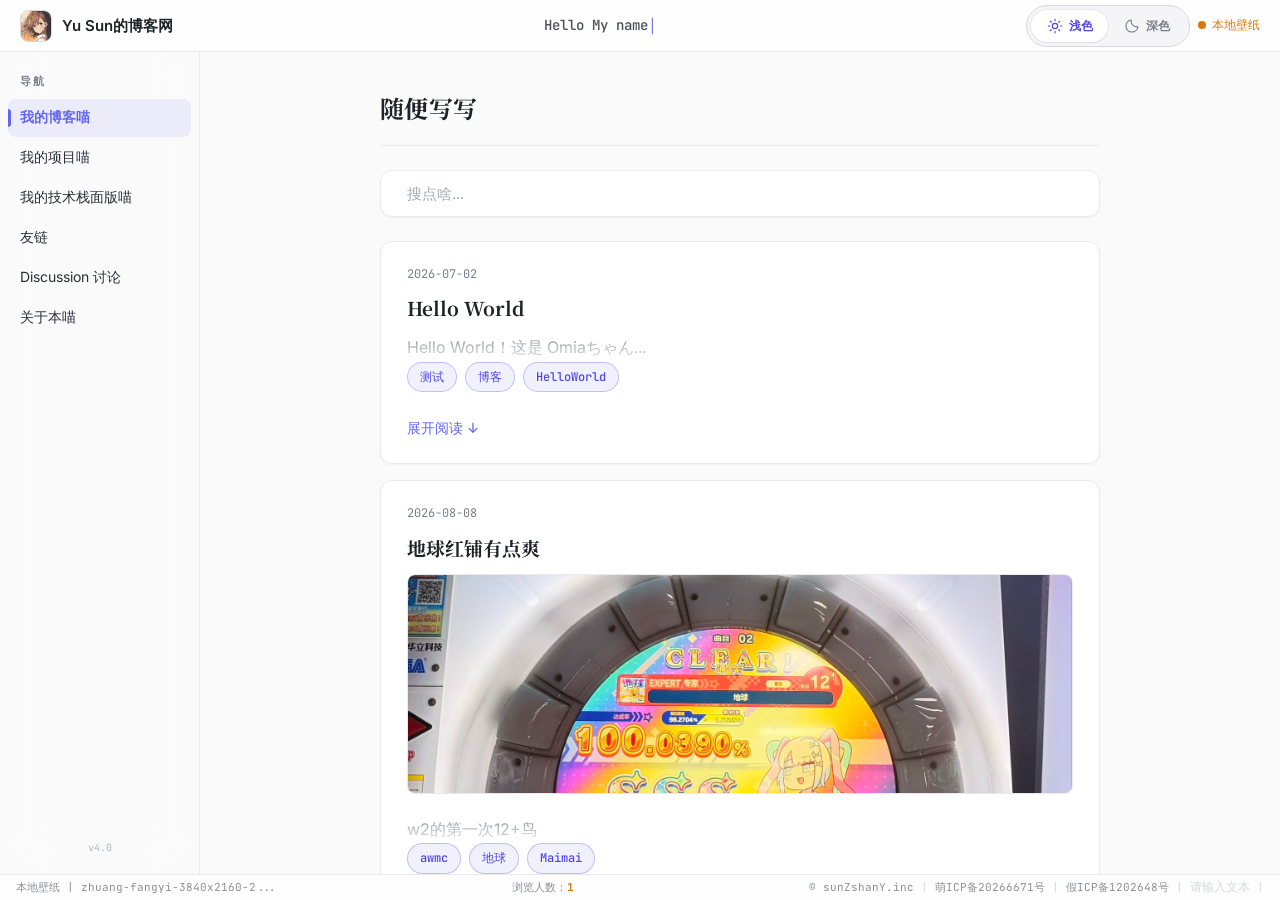
==== index.html @ 869ce00e "更新了友链为Tom_Chicken" ====
<!DOCTYPE html>
<html lang="zh-CN" dir="ltr">

<head>
  <meta charset="UTF-8">
  <script src="js/theme.js"></script>
  <meta name="viewport" content="width=device-width, initial-scale=1.0">
  <meta name="description" content="Omiaちゃん的小博客 — 编程学习、项目开发与日常生活">
  <meta name="keywords" content="Omia,博客,编程,Python,C++,Java,Linux">
  <meta name="author" content="Omiaちゃん">
  <meta property="og:title" content="Omiaちゃん的博客网">
  <meta property="og:description" content="分享编程学习与日常生活的个人站点">
  <meta property="og:type" content="website">
  <meta property="og:url" content="https://omiasun.pages.dev">
  <title>Yu Sun 的小博客</title>
  <link rel="icon" href="images/misaka.jpg" type="image/jpeg">
  <link rel="preconnect" href="https://fonts.googleapis.com">
  <link rel="preconnect" href="https://fonts.gstatic.com" crossorigin>
  <link href="https://fonts.googleapis.com/css2?family=Inter:wght@400;500;600;700&family=Noto+Serif+SC:wght@600;700&family=JetBrains+Mono:ital,wght@0,400;0,500;0,700;1,400&display=swap"
    rel="stylesheet">
  <link rel="stylesheet" href="css/theme.css">
  <link rel="stylesheet" href="css/style.css">
</head>

<body>
  <!-- 背景层 -->
  <div class="bg-layer" id="bgLayer" aria-hidden="true"></div>
  <div class="bg-overlay" aria-hidden="true"></div>
  <!-- Toast -->
  <div id="toastContainer" class="toast-container" aria-live="polite"></div>

  <!-- ====== 布局框架 ====== -->
  <!-- RinLit我们喜欢你口牙 -->
  <div class="rinui-layout" id="appRoot">

    <!-- 顶部标题栏 -->
    <header class="rinui-topbar" role="banner">
      <div class="topbar-left">
        <img src="images/misaka.jpg" alt="Yu Sun" class="topbar-logo" width="32" height="32" loading="eager">
        <span class="topbar-title"> Yu Sun的博客网</span>
      </div>
      <div class="topbar-center" aria-hidden="true">
        <span id="typed-text" class="typed-text"></span><span class="cursor">|</span>
      </div>
      <nav class="topbar-right" aria-label="工具栏">
        <div class="theme-switch" data-theme-switch role="group" aria-label="切换主题">
          <button type="button" class="theme-switch-option" data-theme-value="light" aria-pressed="true" aria-label="浅色主题" title="浅色主题">
            <svg class="theme-switch-icon" viewBox="0 0 24 24" aria-hidden="true" focusable="false">
              <circle cx="12" cy="12" r="4"></circle>
              <path d="M12 2v2m0 16v2M2 12h2m16 0h2M4.93 4.93l1.42 1.42m11.3 11.3 1.42 1.42M4.93 19.07l1.42-1.42m11.3-11.3 1.42-1.42"></path>
            </svg>
            <span class="theme-switch-label">浅色</span>
          </button>
          <button type="button" class="theme-switch-option" data-theme-value="dark" aria-pressed="false" aria-label="深色主题" title="深色主题">
            <svg class="theme-switch-icon" viewBox="0 0 24 24" aria-hidden="true" focusable="false">
              <path d="M20.9 13.3A9 9 0 0 1 10.7 3.1 9 9 0 1 0 20.9 13.3Z"></path>
            </svg>
            <span class="theme-switch-label">深色</span>
          </button>
        </div>
        <span class="status-indicator" title="API连接状态" role="status">
          <span class="status-dot" id="apiStatusDot"></span>
          <span class="status-label" id="apiStatusText">雫API检测中</span>
        </span>
      </nav>
    </header>

    <!-- 主体 -->
    <div class="rinui-main">
      <!-- 侧边栏 -->
      <nav class="rinui-sidebar" aria-label="主导航">
        <span class="sidebar-label">导航</span>
        <button type="button" class="sidebar-btn active" data-panel="blog" aria-current="page">我的博客喵</button>
        <button type="button" class="sidebar-btn" data-panel="projects"> 我的项目喵</button>
        <button type="button" class="sidebar-btn" data-panel="stack"> 我的技术栈面版喵</button>
        <button type="button" class="sidebar-btn" data-panel="friends-link">友链</button>
        <button type="button" class="sidebar-btn" data-panel="discussion">Discussion 讨论</button>
        <button type="button" class="sidebar-btn" data-panel="about"> 关于本喵</button>
        <span class="sidebar-spacer"></span>
        <span class="sidebar-version">v4.0</span>
      </nav>

      <!-- 内容区 -->
      <main class="rinui-content" id="mainContent" role="main">

        <!-- ====== 博客面板 ====== -->
        <section id="blog" class="content-panel active" aria-labelledby="blogHeading">
          <div class="panel-header">
            <h2 class="panel-title" id="blogHeading">随便写写</h2>
          </div>
          <div class="search-bar">
            <span class="search-icon" aria-hidden="true"></span>
            <input type="search" id="blogSearch" placeholder="搜点啥..." autocomplete="off" aria-label="搜索博客">
          </div>
          <div id="blogList" class="blog-list" role="list" aria-label="博客文章列表"></div>
          <div id="blogEmpty" class="empty-state hidden">
            <span class="empty-icon" aria-hidden="true">📭</span>
            <p class="empty-title">什么也没有</p>
            <p class="empty-subtitle">等我有时间休息就开始写</p>
          </div>
        </section>

        <!-- ====== 项目面板 ====== -->
        <section id="projects" class="content-panel" aria-labelledby="projectsHeading">
          <h2 class="panel-title" id="projectsHeading" style="text-align:center"> 我的项目喵</h2>

          <div class="project-card">
            <div class="project-card-header">
              <h3>nanox</h3>
              <a href="https://github.com/sunZshanY/nanox" class="rinui-btn success" target="_blank"
                rel="noopener noreferrer">Come Come</a>
            </div>
            <p class="project-desc">一款由C++开发的编译器，融合了nano+vim的功能，支持C++、C语言的编译、调试、运行等功能，对nano和vim用户十分友好</p>
            <div class="project-tags">
              <span class="rinui-tag">C++</span><span class="rinui-tag">编译器</span><span class="rinui-tag">编程工具</span>
            </div>
          </div>

          <div class="project-card">
            <div class="project-card-header">
              <h3>news-review</h3>
              <a href="https://github.com/sunZshanY/news-review" class="rinui-btn success" target="_blank"
                rel="noopener noreferrer">详情请进入此处查看</a>
            </div>
            <p class="project-desc">在桌面展示今日国内与国际新闻的 Class Widgets 2 新闻阅览插件，使用python+QML搭建</p>
            <div class="project-tags">
              <span class="rinui-tag">Python</span><span class="rinui-tag">QML</span><span class="rinui-tag">桌面插件</span>
            </div>
          </div>

          <div class="project-card">
            <div class="project-card-header">
              <h3>WEB_TODO</h3>
              <a href="https://omia.pages.dev" class="rinui-btn success" target="_blank" rel="noopener noreferrer">欢迎光临</a>
            </div>
            <p class="project-desc">使用前端三剑客+TypeScript写出来的 TODO 工具，能加能删能分类，够用就行。后端还在缝缝补补，现版本已添加AI功能。</p>
            <div class="project-tags">
              <span class="rinui-tag">HTML</span><span class="rinui-tag">CSS</span><span
                class="rinui-tag">JavaScript</span><span class="rinui-tag">Python</span>
            </div>

          </div>
          <div class="project-card">
            <div class="project-card-header">
              <h3>linux-xiaobai</h3>
              <a href="https://github.com/sunZshanY/linux-xiaobai" class="rinui-btn success" target="_blank"
                rel="noopener noreferrer">详情请进入此处查看</a>
            </div>
            <p class="project-desc">一个关于GNU/Linux的小白教程</p>
            <div class="project-tags">
              <span class="rinui-tag">shell</span>
            </div>
          </div>
        </section>

        <!-- ====== 技术栈面板 ====== -->
        <section id="stack" class="content-panel" aria-labelledby="stackHeading">
          <h2 class="panel-title" id="stackHeading" style="text-align:center"> 我的技术栈面版</h2>

          <!-- 编程语言 & 工具 -->
          <div class="stack-section">
            <h3 class="stack-section-title">
              <span class="stack-section-icon">💻</span> 我的技术栈和其他东西
            </h3>
            <div class="stack-icons-grid">
              <img src="images/skill-icons/python.svg" alt="Python" class="stack-icon" width="40" height="40" loading="lazy">
              <img src="images/skill-icons/c.svg" alt="C" class="stack-icon" width="40" height="40" loading="lazy">
              <img src="images/skill-icons/cpp.svg" alt="C++" class="stack-icon" width="40" height="40" loading="lazy">
              <img src="images/skill-icons/java.svg" alt="Java" class="stack-icon" width="40" height="40" loading="lazy">
              <img src="images/skill-icons/html.svg" alt="HTML" class="stack-icon" width="40" height="40" loading="lazy">
              <img src="images/skill-icons/css.svg" alt="CSS" class="stack-icon" width="40" height="40" loading="lazy">
              <img src="images/skill-icons/js.svg" alt="JavaScript" class="stack-icon" width="40" height="40" loading="lazy">
              <img src="images/skill-icons/linux.svg" alt="Linux" class="stack-icon" width="40" height="40" loading="lazy">
              <img src="images/skill-icons/lua.svg" alt="Lua" class="stack-icon" width="40" height="40" loading="lazy">
              <img src="images/skill-icons/vscode.svg" alt="VS Code" class="stack-icon" width="40" height="40" loading="lazy">
              <img src="images/skill-icons/vim.svg" alt="Vim" class="stack-icon" width="40" height="40" loading="lazy">
              <img src="images/skill-icons/neovim.svg" alt="Neovim" class="stack-icon" width="40" height="40" loading="lazy">
              <img src="images/skill-icons/github.svg" alt="GitHub" class="stack-icon" width="40" height="40" loading="lazy">
              <img src="images/skill-icons/gmail.svg" alt="Gmail" class="stack-icon" width="40" height="40" loading="lazy">
              <img src="images/skill-icons/discord.svg" alt="Discord" class="stack-icon" width="40" height="40" loading="lazy">
            </div>
            <p
              style="color:var(--rinui-text-muted);font-size:13px;text-align:center;margin-top:12px;font-family:var(--font-cn);">
              这些都是我目前使用的技术栈和其他东西。
            </p>
          </div>
        </section>

        <!-- ======友链面板 ====== -->

        <section id="friends-link" class="content-panel" aria-labelledby="friendsLinkHeading">
          <h2 class="panel-title" id="friendsLinkHeading" style="text-align:center">🔗 友链</h2>
          <a href="explanation/friend_line.html" class="friend-guide-card" target="_blank" rel="noopener noreferrer">
            <span class="friend-guide-icon">📖</span>
            <span class="friend-guide-text">
              <span class="friend-guide-title">友链添加说明</span>
              <span class="friend-guide-subtitle">了解如何申请添加友链 →</span>
            </span>
          </a>
          <div class="friends-grid">
            <!-- 次元裂缝 -->
            <a href="https://blog.tomchicken.icu" class="friend-card" target="_blank" rel="noopener noreferrer" title="次元裂缝 — 新番杂谈与追番笔记">
              <img src="https://blog.tomchicken.icu/assets/images/HOSHINO_pfp.webp" alt="Tom_Chicken" class="friend-avatar" width="56"
                height="56" loading="lazy">
              <div class="friend-info">
                <span class="friend-name">Tom_Chicken</span>
                <span class="friend-desc">時よ止まれ、お前は美しい</span>
              </div>
              <span class="friend-tag">博客</span>
            </a>
        </section>

        <!-- ====== GitHub Discussions 面板 ====== -->
        <section id="discussion" class="content-panel" aria-labelledby="discussionHeading">
          <h2 class="panel-title" id="discussionHeading" style="text-align:center">💬 Discussion 讨论</h2>
          <p class="discussion-intro">登录 GitHub，聊聊代码、项目与日常。评论与回应会同步到 GitHub Discussions。</p>
          <div class="discussion-actions">
            <a href="https://github.com/sunZshanY/personal_website/discussions/5" class="rinui-btn primary"
              target="_blank" rel="noopener noreferrer">在 GitHub 中参与</a>
            <a href="https://github.com/sunZshanY/personal_website/discussions" class="rinui-btn flat"
              target="_blank" rel="noopener noreferrer">查看全部讨论</a>
          </div>
          <div class="discussion-card">
            <p id="discussionStatus" class="discussion-status" role="status">正在加载讨论…</p>
            <div id="discussionComments" class="giscus"></div>
          </div>
        </section>

        <!-- ====== 关于面板 ====== -->
        <section id="about" class="content-panel" aria-labelledby="aboutHeading">
          <h2 class="panel-title" id="aboutHeading" style="text-align:center"> 喵喵喵</h2>
          <div class="about-content">
            <img src="images/misaka.jpg" alt="Yu Sun" class="profile-image" width="110" height="110" loading="lazy">

            <!-- ========== 个人介绍 ========== -->
            <p class="about-intro">嗨，我是<strong>Yu Sun</strong>，一个写代码的中职生，也是一名otaku。</p>
            <div class="intro-tags">
              <span class="intro-tag"><span class="intro-tag-icon">💻</span>写代码</span>
              <span class="intro-tag"><span class="intro-tag-icon">🎮</span>舞萌DX</span>
              <span class="intro-tag"><span class="intro-tag-icon">💕</span>乐队番</span>
              <span class="intro-tag"><span class="intro-tag-icon">🥤</span>魔爪</span> <!--要整就整黑魔爪-->
              <span class="intro-tag"><span class="intro-tag-icon">📱</span>蔚蓝档案</span>
            </div>
            <button type="button" class="intro-more-btn" onclick="openModal('introModal')">
              点击了解更多关于我
            </button>

            <!-- GitHub -->
            <a href="https://github.com/sunZshanY" target="_blank" rel="noopener noreferrer" class="github-link">
              <svg class="github-icon" viewBox="0 0 24 24" aria-hidden="true" width="22" height="22">
                <path fill="currentColor"
                  d="M12 0C5.37 0 0 5.37 0 12c0 5.3 3.438 9.8 8.205 11.385.6.113.82-.258.82-.577 0-.285-.01-1.04-.015-2.04-3.338.724-4.042-1.61-4.042-1.61-.546-1.385-1.335-1.755-1.335-1.755-1.087-.744.084-.729.084-.729 1.205.084 1.838 1.236 1.838 1.236 1.07 1.835 2.809 1.305 3.495.998.108-.776.417-1.305.76-1.605-2.665-.3-5.466-1.332-5.466-5.93 0-1.31.465-2.38 1.235-3.22-.135-.303-.54-1.523.105-3.176 0 0 1.005-.322 3.3 1.23.96-.267 1.98-.399 3-.405 1.02.006 2.04.138 3 .405 2.28-1.552 3.285-1.23 3.285-1.23.645 1.653.24 2.873.12 3.176.765.84 1.23 1.91 1.23 3.22 0 4.61-2.805 5.625-5.475 5.92.42.36.81 1.096.81 2.22 0 1.606-.015 2.896-.015 3.286 0 .315.21.69.825.57C20.565 21.795 24 17.295 24 12c0-6.63-5.37-12-12-12z" />
              </svg>
              GitHub · sunZshanY
            </a>

            <!-- ========== 许可协议 ========== -->
            <div class="license-block">
              <p class="license-title">📜 许可协议(LICENSE)</p>
              <p class="license-text">
                本站所有原创内容采用
                <a href="https://github.com/sunZshanY/sunZshanY.github.io/blob/main/LICENSE" target="_blank"
                  rel="noopener noreferrer">知识共享署名-非商业性使用-相同方式共享 4.0 国际许可协议</a>
                （CC BY-NC-SA 4.0）进行许可。
              </p>
              <p class="license-summary">
                这意味着你可以自由地分享、改编本站内容，但必须：<br>
                ① 给出适当的署名（标注原作者 Yu Sun）<br>
                ② 不得用于商业目的<br>
                ③ 改编后的作品必须以相同方式共享
              </p>
            </div>
          </div>
        </section>

      </main>
    </div>

    <!-- ====== 底部状态栏 ====== -->
    <footer class="rinui-statusbar" role="contentinfo">
      <span class="statusbar-item" id="wallpaperInfo" title="点击查看原图" onclick="openCurrentWallpaper()"
        style="cursor:pointer;transition:color 0.2s ease">等待加载...</span>
      <span class="statusbar-item statusbar-center">
        浏览人数：<span id="visitorCount">0</span>
      </span>
      <span class="statusbar-item">
        <span>© sunZshanY.inc</span>
        <span class="statusbar-separator" aria-hidden="true">|</span>
        <a href="https://icp.gov.moe/?keyword=20266671" target="_blank" rel="noopener noreferrer"
          style="text-decoration:none;color:inherit">萌ICP备20266671号</a>
        <span class="statusbar-separator" aria-hidden="true">|</span>
        <a href="https://fakeicp.top/query.lua?number=1202648" target="_blank" rel="noopener noreferrer"
          style="text-decoration:none;color:inherit">假ICP备1202648号</a>
        <span class="statusbar-separator" aria-hidden="true">|</span>
        <span style="opacity:0.35;font-size:12px"><a
            href="https://www.bilibili.com/video/BV1CkN66eEtV/?spm_id_from=333.1391.0.0&vd_source=7c847222bc0c98bdec924409f34d4677"
            target="_blank" rel="noopener noreferrer" style="color:inherit;text-decoration:none">请输入文本</a></span>
        <span class="statusbar-separator" aria-hidden="true">|</span>
      </span>
    </footer>
  </div>

  <!-- ====== 博客详情弹窗 ====== -->
  <div id="blogDetailModal" class="modal hidden" role="dialog" aria-modal="true" aria-label="博客详情">
    <div class="modal-content modal-detail">
      <div class="modal-header detail-header">
        <h3 id="detailTitle"></h3><button type="button" class="modal-close" onclick="closeModal('blogDetailModal')"
          aria-label="关闭">&times;</button>
      </div>
      <div class="modal-body detail-body">
        <div id="detailMeta" class="detail-meta"></div>
        <div id="detailImageWrapper" class="detail-image-wrapper hidden"></div>
        <div id="detailContent" class="detail-text"></div>
        <div id="detailTags" class="detail-tags"></div>
      </div>
      <div class="modal-footer detail-footer"><button type="button" class="rinui-btn flat" id="detailShareBtn">
          复制链接</button><button type="button" class="rinui-btn flat" onclick="closeModal('blogDetailModal')">关闭</button>
      </div>
    </div>
  </div>

  <!-- ====== 个人介绍弹窗 ====== -->
  <div id="introModal" class="modal hidden" role="dialog" aria-modal="true" aria-label="个人介绍">
    <div class="modal-content modal-intro">
      <div class="modal-header intro-header">
        <h3>✨ 关于 Yu Sun</h3>
        <button type="button" class="modal-close" onclick="closeModal('introModal')" aria-label="关闭">&times;</button>
      </div>
      <div class="modal-body intro-body">
        <!-- 基本信息 -->
        <div class="intro-card">
          <div class="intro-card-head">
            <span class="intro-card-icon">👤</span>
            <span class="intro-card-title">基本信息</span>
          </div>
          <div class="intro-card-content">
            <p><strong>昵称：</strong>Yu Sun</p>
            <p><strong>身份：</strong>普通中职生 / 编程爱好者</p>
            <p><strong>属性：</strong>图灵型技术宅（自称）</p>
            <p><strong>状态：</strong>写 bug → 修 bug → 摆烂 → 继续写 bug</p>
            <p><strong>梦想：</strong>想成为一名'0'属性的全栈程序员呢喵</p>
          </div>
        </div>

        <!-- 兴趣爱好 -->
        <div class="intro-card">
          <div class="intro-card-head">
            <span class="intro-card-icon">🎯</span>
            <span class="intro-card-title">兴趣爱好</span>
          </div>
          <div class="intro-card-content">
            <p>💻 <strong>写代码</strong> —— I love coding BTW</p>
            <p>❤️ <strong>Femboy&Tomboy</strong> —— Femboy和Tomboy我都喜欢</p> <!--恭喜已成为femboy (不是物理上的femboy)-->
            <p>🎮 <strong>舞萌DX</strong> —— 不定时出勤</p>
            <p>💕 <strong>乐队番</strong> —— tomo桑牛逼</p> 
            <p>🥤 <strong>魔爪</strong> —— 每天一罐，提神清醒</p>
          </div>
        </div>

        <!-- 游戏 -->
        <div class="intro-card">
          <div class="intro-card-head">
            <span class="intro-card-icon">🎮</span>
            <span class="intro-card-title">游戏</span>
          </div>
          <div class="intro-card-content">
            <p><strong>蔚蓝档案</strong> <del>老资历</del> <b>嗯对！</b></p> <!--2023年后半年入坑-->
            <p style="text-decoration:line-through;opacity:0.5;">是一名普普通通的白子厨</p> <!--这是真的-->
            <p>舞萌DX <del>重度患者</del> awmc</p> <!--恭喜CN_114舞萌w4-->
          </div>
        </div>

        <!-- 趣味标签 -->
        <div class="intro-card">
          <div class="intro-card-head">
            <span class="intro-card-icon">⚡</span>
            <span class="intro-card-title">趣味标签</span>
          </div>
          <div class="intro-card-content">
            <div class="intro-fun-tags">
              <span> Windows/Linux 双持</span>
              <span> 每日 coding</span>
              <span> 博客就是公开日记本</span>
              <span> 前端设计苦手但硬着头皮上</span>
            </div>
          </div>
          </div>
        <!-- 联系我 -->
        <div class="intro-card">
          <div class="intro-card-head">
            <span class="intro-card-icon">📞</span>
            <span class="intro-card-title">联系我</span>
          </div>
          <div class="intro-card-content">
            <div class="intro-contact-list">
              <a class="intro-contact-item" href="mailto:15157706990shanyu@gmail.com">
                <span class="intro-contact-icon">📧</span>
                <span class="intro-contact-text">
                  <span class="intro-contact-name">Gmail</span>
                  <span class="intro-contact-value">15157706990shanyu@gmail.com</span>
                </span>
              </a>
              <a class="intro-contact-item" href="https://github.com/sunZshanY" target="_blank" rel="noopener noreferrer">
                <span class="intro-contact-icon">🐙</span>
                <span class="intro-contact-text">
                  <span class="intro-contact-name">GitHub</span>
                  <span class="intro-contact-value">sunZshanY</span>
                </span>
              </a>
              <div class="intro-contact-item">
                <span class="intro-contact-icon">🎮</span>
                <span class="intro-contact-text">
                  <span class="intro-contact-name">Discord</span>
                  <span class="intro-contact-value">sunmioko</span>
                </span>
              </div>
            </div>
          </div>
        </div>
      </div>
      <div class="modal-footer intro-footer">
        <span class="intro-footer-note">—— 请多多关照喵！</span>
      </div>
    </div>
  </div>

  <script src="js/services/posts.js" defer></script>
  <script src="js/alert.js" defer></script>
  <script src="js/discussion.js" defer></script>

  <!-- ====== 管理入口：?admin 触发 ====== -->
  <div id="adminGate"
    style="display:none;position:fixed;inset:0;z-index:9999;background:rgba(7,7,18,.97);align-items:center;justify-content:center">
    <div
      style="background:#16213e;border:1px solid #2a2a4a;border-radius:14px;padding:36px 32px;width:92%;max-width:360px;text-align:center;box-shadow:0 20px 60px rgba(0,0,0,.5)">
      <h3 style="color:#ffd700;font-size:18px;font-family:'Microsoft YaHei',sans-serif;margin-bottom:22px">管理认证</h3>
      <input type="text" id="admUser" placeholder="用户名" autocomplete="off"
        style="display:block;width:100%;padding:10px 14px;margin-bottom:10px;background:rgba(15,15,35,.8);border:1px solid #2a2a4a;border-radius:7px;color:#fff;font-size:14px;outline:none;font-family:'Microsoft YaHei',sans-serif">
      <input type="password" id="admPass" placeholder="密码"
        style="display:block;width:100%;padding:10px 14px;margin-bottom:10px;background:rgba(15,15,35,.8);border:1px solid #2a2a4a;border-radius:7px;color:#fff;font-size:14px;outline:none;font-family:'Microsoft YaHei',sans-serif">
      <p id="admErr" style="color:#f44336;font-size:13px;min-height:20px;margin:4px 0"></p>
      <button id="admBtn"
        style="width:100%;padding:10px;background:#0f3460;color:#fff;border:none;border-radius:7px;font-size:15px;font-weight:bold;cursor:pointer;font-family:'Microsoft YaHei',sans-serif">登
        录</button>
    </div>
  </div>
  <script>
    (function () {
      if (!/[\?&]admin/.test(location.search)) return;
      var gate = document.getElementById('adminGate'); gate.style.display = 'flex';
      function go() {
        var u = document.getElementById('admUser').value.trim();
        var p = document.getElementById('admPass').value;
        if (u === 'admin' && p === '123456') {
          localStorage.setItem('adm_sesFlag', '1');
          location.href = '_p/index.html';
        } else {document.getElementById('admErr').textContent = '凭证错误'}
      }
      document.getElementById('admBtn').addEventListener('click', go);
      document.getElementById('admPass').addEventListener('keydown', function (e) {if (e.key === 'Enter') go()});
    })();
  </script>
</body>

</html>
---- css/theme.css ----
/* ---------- 设计令牌：浅色（默认） ---------- */
:root {
    /* 材质 / 表面 */
    --rinui-bg:          #FAFAFA;
    --rinui-surface:     #FFFFFF;
    --rinui-surface-2:   #F5F5F7;
    --rinui-surface-3:   #EEEEF1;
    --rinui-topbar:      rgba(255, 255, 255, 0.78);
    --rinui-sidebar:     rgba(250, 250, 250, 0.82);
    --rinui-statusbar:   rgba(255, 255, 255, 0.78);
    --rinui-card:        rgba(255, 255, 255, 0.90);
    --rinui-card-hov:    #FFFFFF;
    --rinui-overlay:     rgba(250, 250, 250, 0.80);
    --rinui-veil:        rgba(31, 35, 40, 0.40);

    /* 边框 */
    --rinui-border:       #EAEAEE;
    --rinui-border-hov:   #D8D9E0;
    --rinui-border-strong:#C4C6CE;

    /* 强调色（两种模式通用） */
    --rinui-accent:       #6366F1;
    --rinui-accent-hover: #818CF8;
    --rinui-accent-soft:  rgba(99, 102, 241, 0.10);
    --rinui-accent-line:  rgba(99, 102, 241, 0.35);
    --rinui-on-accent:    #FFFFFF;
    --rinui-active:       rgba(99, 102, 241, 0.12);
    --rinui-tag-text:     #4F46E5;
    --rinui-tag-bg:       rgba(99, 102, 241, 0.09);

    /* 文本 */
    --rinui-text:         #1F2328;
    --rinui-text-reg:     #2A2E35;
    --rinui-text-sub:     #4A4F57;
    --rinui-text-muted:   #7A8089;
    --rinui-text-stat:    #8A9099;
    --rinui-text-dis:     #A5ABB4;
    --rinui-text-ver:     #B0B5BD;

    /* 语义色 */
    --rinui-green:        #16A34A;
    --rinui-red:          #DC2626;
    --rinui-gold:         #D97706;
    --rinui-green-soft:   rgba(22, 163, 74, 0.10);
    --rinui-red-soft:     rgba(220, 38, 38, 0.10);
    --rinui-gold-soft:    rgba(217, 119, 6, 0.10);

    /* 字体 */
    --font-cn:    'Inter', system-ui, -apple-system, 'Segoe UI', 'Noto Sans SC', 'Source Han Sans SC', 'PingFang SC', 'Microsoft YaHei', sans-serif;
    --font-serif: 'Noto Serif SC', 'Source Han Serif SC', 'Songti SC', 'SimSun', serif;
    --font-mono:  'JetBrains Mono', 'SF Mono', Consolas, 'Cascadia Code', monospace;

    /* 圆角 */
    --rinui-radius-s: 8px;
    --rinui-radius-m: 10px;
    --rinui-radius-l: 12px;

    /* 阴影（极浅） */
    --rinui-shadow-sm: 0 1px 2px rgba(31, 35, 40, 0.05);
    --rinui-shadow-md: 0 6px 16px rgba(31, 35, 40, 0.08);
    --rinui-shadow-lg: 0 16px 40px rgba(31, 35, 40, 0.14);

    /* 缓动曲线 */
    --ease-out-expo:    cubic-bezier(0.16, 1, 0.3, 1);
    --ease-out-quart:   cubic-bezier(0.25, 1, 0.5, 1);
    --ease-spring:      cubic-bezier(0.175, 0.885, 0.32, 1.275);
    --ease-in-out-circ: cubic-bezier(0.85, 0, 0.15, 1);
    --ease-smooth:      cubic-bezier(0.4, 0, 0.2, 1);
    --ease-elastic:     cubic-bezier(0.68, -0.55, 0.265, 1.55);

    color-scheme: light;
}

/* ---------- 设计令牌：深色 ---------- */
:root[data-theme="dark"] {
    --rinui-bg:          #0F1117;
    --rinui-surface:     #1A1D27;
    --rinui-surface-2:   #161923;
    --rinui-surface-3:   #12141D;
    --rinui-topbar:      rgba(15, 17, 23, 0.72);
    --rinui-sidebar:     rgba(15, 17, 23, 0.78);
    --rinui-statusbar:   rgba(15, 17, 23, 0.72);
    --rinui-card:        rgba(26, 29, 39, 0.88);
    --rinui-card-hov:    #1E222E;
    --rinui-overlay:     rgba(15, 17, 23, 0.68);
    --rinui-veil:        rgba(0, 0, 0, 0.60);

    --rinui-border:       #262B38;
    --rinui-border-hov:   #353B4C;
    --rinui-border-strong:#454C60;

    --rinui-tag-text:     #A5B4FC;
    --rinui-tag-bg:       rgba(99, 102, 241, 0.14);

    --rinui-text:         #F3F4F6;
    --rinui-text-reg:     #E5E7EB;
    --rinui-text-sub:     #C9CDD6;
    --rinui-text-muted:   #8B90A0;
    --rinui-text-stat:    #8B90A0;
    --rinui-text-dis:     #5C6270;
    --rinui-text-ver:     #4A5060;

    --rinui-green:        #4ADE80;
    --rinui-red:          #F87171;
    --rinui-gold:         #FBBF24;
    --rinui-green-soft:   rgba(74, 222, 128, 0.12);
    --rinui-red-soft:     rgba(248, 113, 113, 0.12);
    --rinui-gold-soft:    rgba(251, 191, 36, 0.12);

    --rinui-shadow-sm: 0 1px 2px rgba(0, 0, 0, 0.30);
    --rinui-shadow-md: 0 6px 16px rgba(0, 0, 0, 0.38);
    --rinui-shadow-lg: 0 16px 40px rgba(0, 0, 0, 0.55);

    color-scheme: dark;
}

/* Shared segmented control: flex lays out choices; transform animates the thumb. */
:root {
    --theme-duration: 320ms;
    --theme-slide-duration: 380ms;
}
.theme-switch {
    position: relative;
    isolation: isolate;
    display: inline-flex;
    align-items: stretch;
    flex: 0 0 auto;
    width: 164px;
    padding: 4px;
    border: 1px solid var(--rinui-border-hov);
    border-radius: 999px;
    background: var(--rinui-surface-2);
    font-family: var(--font-cn);
}
.theme-switch::before {
    content: '';
    position: absolute;
    z-index: 0;
    top: 4px;
    bottom: 4px;
    left: 4px;
    width: calc((100% - 8px) / 2);
    border-radius: inherit;
    background: var(--rinui-surface);
    box-shadow: var(--rinui-shadow-sm), 0 0 0 1px var(--rinui-border);
    transform: translateX(0);
    transition: transform var(--theme-slide-duration) var(--ease-out-expo),
        background-color var(--theme-duration) var(--ease-smooth),
        box-shadow var(--theme-duration) var(--ease-smooth);
    pointer-events: none;
}
:root[data-theme="dark"] .theme-switch::before { transform: translateX(100%); }
.theme-switch-option {
    position: relative;
    z-index: 1;
    display: inline-flex;
    align-items: center;
    justify-content: center;
    flex: 1 1 0;
    min-width: 0;
    min-height: 32px;
    gap: 6px;
    padding: 6px 8px;
    border: 0;
    border-radius: 999px;
    background: transparent;
    color: var(--rinui-text-muted);
    font: inherit;
    font-size: 12px;
    font-weight: 600;
    line-height: 1;
    white-space: nowrap;
    cursor: pointer;
    -webkit-tap-highlight-color: transparent;
    touch-action: manipulation;
}
.theme-switch-option:hover { color: var(--rinui-accent); }
.theme-switch-option[aria-pressed="true"] { color: var(--rinui-tag-text); }
.theme-switch-option:focus-visible {
    outline: 2px solid var(--rinui-accent);
    outline-offset: 2px;
}
.theme-switch-icon {
    width: 16px;
    height: 16px;
    flex-shrink: 0;
    fill: none;
    stroke: currentColor;
    stroke-width: 1.75;
    stroke-linecap: round;
    stroke-linejoin: round;
}
.theme-switch,
.theme-switch-option,
.rinui-topbar,
.rinui-sidebar,
.rinui-statusbar,
.read-topbar,
.article-title,
.article-meta,
.article-body,
.article-tags,
.read-footer-note {
    transition: background-color var(--theme-duration) var(--ease-smooth),
        border-color var(--theme-duration) var(--ease-smooth),
        color var(--theme-duration) var(--ease-smooth);
}
@media (max-width: 480px) {
    .theme-switch { width: 84px; }
    .theme-switch-label { display: none; }
}
@media (prefers-reduced-motion: reduce) {
    *, *::before, *::after {
        animation-duration: 0.01ms !important;
        animation-iteration-count: 1 !important;
        transition-duration: 0s !important;
        scroll-behavior: auto !important;
    }
}
---- css/style.css ----
/* ============================================================
   Yu Sun 博客 — 样式表 v4.0
   简约清新 × 深色科技感
   浅色默认（#FAFAFA / 白卡片 / #1F2328）
   深色 data-theme="dark"（#0F1117 / #1A1D27 / #E5E7EB）
   强调色：#6366F1（蓝紫），悬停 #818CF8
   ============================================================ */

*, *::before, *::after { margin: 0; padding: 0; box-sizing: border-box; }
html { scroll-behavior: smooth; }

body {
    min-height: 100vh;
    min-height: 100dvh;
    font-family: var(--font-cn);
    font-size: 16px;
    line-height: 1.7;
    background: var(--rinui-bg);
    color: var(--rinui-text-reg);
    overflow-x: hidden;
    opacity: 0;
    transition: opacity 0.6s var(--ease-out-quart), background-color 0.3s var(--ease-smooth), color 0.3s var(--ease-smooth);
}
body.loaded { opacity: 1; }

.hidden { display: none !important; }

/* ---- 背景层 ---- */
.bg-layer {
    position: fixed; top: 0; left: 0; width: 100%; height: 100%;
    z-index: -2;
    background-size: cover; background-position: center; background-repeat: no-repeat;
    transition: opacity 1.2s var(--ease-out-expo);
    opacity: 0;
    will-change: opacity;
    backface-visibility: hidden;
}
.bg-overlay {
    position: fixed; top: 0; left: 0; width: 100%; height: 100%;
    z-index: -1;
    background: var(--rinui-overlay);
    transition: background 0.3s var(--ease-smooth);
}

/* ---- 布局 ---- */
.rinui-layout { display: flex; flex-direction: column; height: 100vh; height: 100dvh; position: relative; z-index: 1; }

/* ---- 顶栏 ---- */
.rinui-topbar {
    display: flex; align-items: center; height: 52px; min-height: 52px;
    padding: 0 20px; background: var(--rinui-topbar);
    border-bottom: 1px solid var(--rinui-border); z-index: 50; gap: 16px;
    backdrop-filter: blur(24px) saturate(1.4);
    -webkit-backdrop-filter: blur(24px) saturate(1.4);
}
.topbar-left { display: flex; align-items: center; gap: 10px; flex-shrink: 0; }
.topbar-logo { width: 32px; height: 32px; border-radius: var(--rinui-radius-s); object-fit: cover; border: 1px solid var(--rinui-border-hov); }
.topbar-title { color: var(--rinui-text); font-size: 15px; font-weight: 600; font-family: var(--font-cn); white-space: nowrap; }
.topbar-center { display: flex; align-items: center; justify-content: center; flex: 1; min-width: 0; overflow: hidden; gap: 2px; }
.typed-text { color: var(--rinui-text-sub); font-size: 14px; font-weight: 500; white-space: nowrap; overflow: hidden; text-overflow: ellipsis; font-family: var(--font-mono); }
.cursor { display: inline-block; color: var(--rinui-accent); font-size: 14px; animation: cursorBlink 0.7s infinite; }
@keyframes cursorBlink { 0%,50%{opacity:1;} 51%,100%{opacity:0;} }
.topbar-right { display: flex; align-items: center; gap: 8px; flex-shrink: 0; margin-left: auto; }
.topbar-separator { color: var(--rinui-border-hov); font-size: 14px; }

.status-indicator { display: flex; align-items: center; gap: 6px; }
.status-dot { width: 8px; height: 8px; border-radius: 50%; background: var(--rinui-red); transition: background 0.3s ease; }
.status-dot.connected { background: var(--rinui-green); }
.status-dot.fallback { background: var(--rinui-gold); }
.status-label { font-size: 12px; font-family: var(--font-cn); color: var(--rinui-text-muted); transition: color 0.3s ease; }
.status-label.connected { color: var(--rinui-green); }
.status-label.fallback { color: var(--rinui-gold); }

.admin-badge { font-size: 12px; color: var(--rinui-gold); font-family: var(--font-cn); font-weight: 600; }

/* ---- 主区 ---- */
.rinui-main { display: flex; flex: 1; min-height: 0; overflow: hidden; }

/* ---- 侧栏 ---- */
.rinui-sidebar {
    width: 200px; min-width: 200px; background: var(--rinui-sidebar);
    border-right: 1px solid var(--rinui-border); display: flex; flex-direction: column;
    padding: 10px 8px; gap: 2px; overflow-y: auto; overflow-x: hidden;
    backdrop-filter: blur(20px) saturate(1.4);
    -webkit-backdrop-filter: blur(20px) saturate(1.4);
}
.sidebar-label { color: var(--rinui-text-muted); font-size: 11px; font-family: var(--font-cn); padding: 10px 12px 6px; text-transform: uppercase; letter-spacing: 1.5px; font-weight: 600; }
.sidebar-btn {
    display: flex; align-items: center; gap: 8px; width: 100%; height: 38px;
    padding: 0 12px; background: transparent; border: none; border-radius: var(--rinui-radius-s);
    color: var(--rinui-text-reg); font-size: 14px; font-family: var(--font-cn); font-weight: 400;
    cursor: pointer; transition: background 0.15s var(--ease-out-quart), color 0.15s var(--ease-out-quart);
    text-align: left; text-decoration: none; outline: none; position: relative;
}
.sidebar-btn:hover:not(.disabled):not([disabled]) { background: var(--rinui-surface-3); color: var(--rinui-text); }
.sidebar-btn.active { background: var(--rinui-accent-soft); color: var(--rinui-accent); font-weight: 600; }
.sidebar-btn.active::before {
    content: ''; position: absolute; left: 0; top: 10px; bottom: 10px;
    width: 3px; border-radius: 0 3px 3px 0; background: var(--rinui-accent);
}
.sidebar-btn.disabled, .sidebar-btn[disabled] { opacity: 0.4; cursor: not-allowed; }
.sidebar-spacer { flex: 1; }
.sidebar-version { color: var(--rinui-text-ver); font-size: 10px; font-family: var(--font-mono); padding: 8px; text-align: center; }

/* ---- 内容区（720px 居中） ---- */
.rinui-content { flex: 1; min-width: 0; min-height: 0; overflow-y: auto; overflow-x: hidden; padding: 36px 28px; background: transparent; }
.content-panel { display: none; max-width: 720px; margin: 0 auto; animation: panelIn 0.3s var(--ease-out-expo) forwards; }
.content-panel.active { display: block; }
@keyframes panelIn { from{opacity:0;transform:translateY(8px);} to{opacity:1;transform:translateY(0);} }

.panel-header { display: flex; align-items: center; justify-content: space-between; margin-bottom: 24px; padding-bottom: 16px; border-bottom: 1px solid var(--rinui-border); }
.panel-title { color: var(--rinui-text); font-size: 24px; font-weight: 700; font-family: var(--font-serif); letter-spacing: 0.02em; }

/* ---- 按钮 ---- */
.rinui-btn {
    display: inline-flex; align-items: center; justify-content: center; gap: 6px;
    padding: 8px 18px; border: 1px solid transparent; border-radius: var(--rinui-radius-s);
    font-size: 14px; font-family: var(--font-cn); font-weight: 500; line-height: 1.4;
    cursor: pointer; outline: none; white-space: nowrap; text-decoration: none;
    color: var(--rinui-text-reg);
    transition: background 0.15s var(--ease-out-quart), border-color 0.15s var(--ease-out-quart), color 0.15s var(--ease-out-quart), transform 0.15s var(--ease-out-quart), box-shadow 0.2s var(--ease-out-quart);
}
.rinui-btn:active { transform: translateY(0) scale(0.98); }
.rinui-btn.flat { background: transparent; border-color: var(--rinui-border); color: var(--rinui-text-reg); }
.rinui-btn.flat:hover { background: var(--rinui-surface-3); border-color: var(--rinui-border-hov); }
.rinui-btn.primary { background: var(--rinui-accent); color: var(--rinui-on-accent); }
.rinui-btn.primary:hover { background: var(--rinui-accent-hover); box-shadow: var(--rinui-shadow-md); }
.rinui-btn.success { background: var(--rinui-green); color: #ffffff; }
.rinui-btn.success:hover { filter: brightness(1.08); box-shadow: var(--rinui-shadow-md); }
.rinui-btn.danger { background: var(--rinui-red); color: #ffffff; }
.rinui-btn.danger:hover { filter: brightness(1.08); box-shadow: var(--rinui-shadow-md); }

/* ---- 标签 ---- */
.rinui-tag, .blog-tag {
    display: inline-block; padding: 4px 12px;
    background: var(--rinui-tag-bg); color: var(--rinui-tag-text);
    font-size: 12px; font-family: var(--font-mono); font-weight: 500;
    border-radius: 999px; border: 1px solid var(--rinui-accent-line);
    transition: background 0.15s var(--ease-out-quart), transform 0.15s var(--ease-spring); cursor: default;
}
.rinui-tag:hover, .blog-tag:hover { background: var(--rinui-accent-soft); transform: translateY(-1px); }

/* ---- 搜索 ---- */
.search-bar {
    display: flex; align-items: center; gap: 10px;
    background: var(--rinui-card); border: 1px solid var(--rinui-border);
    border-radius: var(--rinui-radius-l); padding: 0 16px; margin-bottom: 24px;
    box-shadow: var(--rinui-shadow-sm);
    transition: border-color 0.15s var(--ease-out-quart), box-shadow 0.15s var(--ease-out-quart);
    backdrop-filter: blur(8px); -webkit-backdrop-filter: blur(8px);
}
.search-bar:focus-within { border-color: var(--rinui-accent); box-shadow: 0 0 0 3px var(--rinui-accent-soft); }
.search-icon { font-size: 15px; color: var(--rinui-text-muted); flex-shrink: 0; }
.search-bar input {
    flex: 1; background: transparent; border: none; outline: none;
    padding: 13px 0; color: var(--rinui-text); font-size: 15px; font-family: var(--font-cn);
}
.search-bar input::placeholder { color: var(--rinui-text-dis); }

/* ---- 博客卡片 ---- */
.blog-list { display: flex; flex-direction: column; gap: 16px; }
.blog-card {
    background: var(--rinui-card); border: 1px solid var(--rinui-border);
    border-radius: var(--rinui-radius-l); padding: 22px 26px;
    box-shadow: var(--rinui-shadow-sm);
    transition: border-color 0.2s var(--ease-out-quart), transform 0.25s var(--ease-out-expo), box-shadow 0.25s var(--ease-out-quart), background 0.2s var(--ease-out-quart);
    backdrop-filter: blur(12px); -webkit-backdrop-filter: blur(12px);
    cursor: pointer; animation: cardIn 0.45s var(--ease-out-expo) forwards;
    position: relative; overflow: hidden;
}
.blog-card::before {
    content: ''; position: absolute; left: 0; top: 0; bottom: 0; width: 3px;
    background: var(--rinui-accent); opacity: 0; transform: scaleY(0.5);
    transition: opacity 0.2s var(--ease-out-quart), transform 0.25s var(--ease-spring);
}
.blog-card:hover {
    border-color: var(--rinui-border-hov); transform: translateY(-2px);
    box-shadow: var(--rinui-shadow-md); background: var(--rinui-card-hov);
}
.blog-card:hover::before { opacity: 1; transform: scaleY(1); }
@keyframes cardIn { from{opacity:0;transform:translateY(12px);} to{opacity:1;transform:translateY(0);} }
.blog-date { color: var(--rinui-text-muted); font-size: 12px; font-family: var(--font-mono); margin-bottom: 8px; }
.blog-card-title { color: var(--rinui-text); font-size: 19px; font-weight: 700; font-family: var(--font-serif); margin-bottom: 10px; cursor: pointer; transition: color 0.15s ease; }
.blog-card-title:hover { color: var(--rinui-accent); }
.blog-card p { color: var(--rinui-text-sub); font-size: 16px; line-height: 1.7; margin-bottom: 0; }
.blog-image-wrapper { margin-bottom: 14px; border-radius: var(--rinui-radius-s); overflow: hidden; }

/* 博客正文折叠区 */
.blog-body {
    position: relative;
    max-height: 88px;
    overflow: hidden;
    transition: max-height 0.5s var(--ease-out-expo);
}
.blog-body::after {
    content: ''; position: absolute; bottom: 0; left: 0; right: 0; height: 44px;
    background: linear-gradient(to bottom, transparent, var(--rinui-card));
    pointer-events: none; transition: opacity 0.3s var(--ease-out-quart);
}
.blog-card.expanded .blog-body { max-height: 2000px; }
.blog-card.expanded .blog-body::after { opacity: 0; }

.read-more {
    display: inline-block; margin-top: 12px; color: var(--rinui-accent);
    font-size: 14px; font-weight: 500; font-family: var(--font-cn);
    cursor: pointer; transition: color 0.15s var(--ease-out-quart), transform 0.2s var(--ease-spring); user-select: none;
}
.read-more:hover { color: var(--rinui-accent-hover); transform: translateX(4px); }
.blog-card.expanded .read-more:hover { transform: translateX(-4px); }
.blog-image { width: 100%; max-height: 220px; object-fit: cover; border-radius: var(--rinui-radius-s); border: 1px solid var(--rinui-border); cursor: pointer; transition: transform 0.3s var(--ease-out-expo); }
.blog-image:hover { transform: scale(1.02); }
.blog-tags-row { display: flex; flex-wrap: wrap; gap: 8px; margin-bottom: 12px; }
.blog-actions { display: flex; gap: 8px; margin-top: 12px; padding-top: 12px; border-top: 1px solid var(--rinui-border); }

/* ---- 空态 ---- */
.empty-state { text-align: center; padding: 64px 20px; background: var(--rinui-surface-2); border: 1px dashed var(--rinui-border-hov); border-radius: var(--rinui-radius-l); }
.empty-icon { font-size: 48px; margin-bottom: 16px; display: block; }
.empty-title { font-size: 18px; color: var(--rinui-text-sub); font-weight: 600; font-family: var(--font-cn); margin-bottom: 6px; }
.empty-subtitle { font-size: 14px; color: var(--rinui-text-muted); font-family: var(--font-cn); }

/* ---- 项目 ---- */
.project-card { background: var(--rinui-card); border: 1px solid var(--rinui-border); border-radius: var(--rinui-radius-l); padding: 24px 28px; margin-top: 16px; box-shadow: var(--rinui-shadow-sm); transition: border-color 0.2s var(--ease-out-quart), transform 0.25s var(--ease-out-expo), box-shadow 0.25s var(--ease-out-quart); backdrop-filter: blur(12px); -webkit-backdrop-filter: blur(12px); }
.project-card:hover { border-color: var(--rinui-border-hov); transform: translateY(-2px); box-shadow: var(--rinui-shadow-md); }
.project-card-header { display: flex; justify-content: space-between; align-items: center; margin-bottom: 12px; }
.project-card-header h3 { color: var(--rinui-text); font-size: 20px; font-weight: 700; font-family: var(--font-serif); }
.project-desc { color: var(--rinui-text-sub); font-size: 15px; line-height: 1.8; margin-bottom: 16px; padding-left: 14px; border-left: 3px solid var(--rinui-accent); }
.project-tags { display: flex; flex-wrap: wrap; gap: 8px; padding-top: 16px; border-top: 1px solid var(--rinui-border); }

/* ---- 关于我 ---- */
.about-content { text-align: center; max-width: 600px; margin: 0 auto; }
.about-content > p { color: var(--rinui-text-sub); font-size: 16px; line-height: 1.8; margin: 16px 0; }
.github-link {
    display: inline-flex; align-items: center; gap: 10px;
    padding: 10px 24px; margin: 0;
    background: var(--rinui-card); border: 1px solid var(--rinui-border);
    border-radius: var(--rinui-radius-l); color: var(--rinui-text);
    font-size: 14px; font-weight: 500; font-family: var(--font-cn); text-decoration: none;
    box-shadow: var(--rinui-shadow-sm);
    transition: border-color 0.15s var(--ease-out-quart), transform 0.2s var(--ease-spring), box-shadow 0.2s var(--ease-out-quart), gap 0.2s var(--ease-out-quart);
}
.github-link:hover { border-color: var(--rinui-accent); transform: translateY(-2px); box-shadow: var(--rinui-shadow-md); gap: 14px; }
.github-link:active { transform: translateY(0) scale(0.98); }
.github-icon { width: 22px; height: 22px; fill: currentColor; flex-shrink: 0; transition: transform 0.2s var(--ease-spring); }
.github-link:hover .github-icon { transform: rotate(-8deg) scale(1.1); }
.github-label { font-family: var(--font-cn); font-weight: 600; color: var(--rinui-text); }
.github-sep { font-family: var(--font-mono); font-weight: 400; color: var(--rinui-text-muted); margin: 0 2px; }
.github-user { font-family: var(--font-mono); font-weight: 600; font-size: 14px; color: var(--rinui-tag-text); }
.profile-image { display: block; margin: 24px auto; width: 112px; height: 112px; object-fit: cover; border-radius: 50%; border: 3px solid var(--rinui-border-hov); box-shadow: var(--rinui-shadow-md); transition: transform 0.4s var(--ease-spring), border-color 0.2s var(--ease-out-quart); }
.profile-image:hover { transform: scale(1.06); border-color: var(--rinui-accent); }
.copy-note { font-weight: bold; font-size: 20px; text-align: center; white-space: normal; }

.about-intro { color: var(--rinui-text-sub); font-size: 16px; line-height: 1.8; margin: 16px 0 12px; }
.about-intro strong { color: var(--rinui-text); font-weight: 600; }
.code { color: var(--rinui-accent); font-size: 14px; font-family: var(--font-mono); margin: 16px 0 12px; border-radius: var(--rinui-radius-s); }

/* 兴趣标签胶囊 */
.intro-tags { display: flex; flex-wrap: wrap; gap: 10px; justify-content: center; margin: 20px 0; }
.intro-tag {
    display: inline-flex; align-items: center; gap: 6px; padding: 7px 18px;
    background: var(--rinui-card); border: 1px solid var(--rinui-border);
    border-radius: 999px; font-size: 14px; color: var(--rinui-text-sub); font-family: var(--font-cn);
    box-shadow: var(--rinui-shadow-sm);
    transition: border-color 0.15s var(--ease-out-quart), transform 0.2s var(--ease-spring), color 0.15s var(--ease-out-quart);
    cursor: default;
}
.intro-tag:hover { border-color: var(--rinui-accent); transform: translateY(-2px); color: var(--rinui-text); }
.intro-tag-icon { font-size: 15px; }
.about-actions { display: flex; flex-wrap: wrap; align-items: center; justify-content: center; gap: 14px; margin: 20px 0 8px; }

.intro-more-btn {
    display: inline-flex; align-items: center; gap: 8px; padding: 10px 24px; margin: 0;
    background: var(--rinui-accent); border: 1px solid transparent; border-radius: var(--rinui-radius-s);
    color: var(--rinui-on-accent); font-size: 14px; font-weight: 500; font-family: var(--font-cn); cursor: pointer;
    box-shadow: var(--rinui-shadow-sm);
    transition: background 0.15s var(--ease-out-quart), transform 0.2s var(--ease-spring), box-shadow 0.2s var(--ease-out-quart); outline: none;
}
.intro-more-btn:hover { background: var(--rinui-accent-hover); transform: translateY(-2px); box-shadow: var(--rinui-shadow-md); }
.intro-more-btn:active { transform: translateY(0) scale(0.97); }

/* ---- 个人介绍弹窗 ---- */
.modal-intro { max-width: 620px; }
.intro-header { background: var(--rinui-topbar); }
.intro-header h3 { color: var(--rinui-accent); }
.intro-body { padding: 24px 20px !important; }

.intro-card {
    background: var(--rinui-surface-2); border: 1px solid var(--rinui-border);
    border-radius: var(--rinui-radius-l); padding: 20px 24px; margin-bottom: 16px;
    transition: border-color 0.2s var(--ease-out-quart), transform 0.25s var(--ease-out-expo), box-shadow 0.25s var(--ease-out-quart);
    animation: introCardIn 0.45s var(--ease-out-expo) forwards;
}
.intro-card:nth-child(1) { animation-delay: 0.04s; }
.intro-card:nth-child(2) { animation-delay: 0.08s; }
.intro-card:nth-child(3) { animation-delay: 0.12s; }
.intro-card:nth-child(4) { animation-delay: 0.16s; }
.intro-card:nth-child(5) { animation-delay: 0.2s; }
.intro-card:last-child { margin-bottom: 0; }
.intro-card:hover { border-color: var(--rinui-border-hov); transform: translateY(-2px); box-shadow: var(--rinui-shadow-md); }
@keyframes introCardIn { from { opacity: 0; transform: translateY(10px); } to { opacity: 1; transform: translateY(0); } }

.intro-card-head { display: flex; align-items: center; gap: 12px; margin-bottom: 12px; padding-bottom: 12px; border-bottom: 1px solid var(--rinui-border); }
.intro-card-icon { width: 40px; height: 40px; display: flex; align-items: center; justify-content: center; font-size: 21px; background: var(--rinui-accent-soft); border-radius: var(--rinui-radius-m); border: 1px solid var(--rinui-accent-line); flex-shrink: 0; transition: background 0.2s var(--ease-out-quart); }
.intro-card:hover .intro-card-icon { background: var(--rinui-accent-soft); }
.intro-card-title { color: var(--rinui-text); font-size: 16px; font-weight: 600; font-family: var(--font-serif); }
.intro-card-content { color: var(--rinui-text-sub); font-size: 15px; line-height: 2; padding-left: 52px; }
.intro-card-content p { margin-bottom: 4px; }
.intro-card-content p:last-child { margin-bottom: 0; }
.intro-card-content strong { color: var(--rinui-text); }

.intro-fun-tags { display: flex; flex-wrap: wrap; gap: 8px; }
.intro-fun-tags span {
    display: inline-block; padding: 5px 14px; background: var(--rinui-tag-bg);
    border: 1px solid var(--rinui-accent-line); border-radius: 999px;
    font-size: 13px; color: var(--rinui-tag-text); font-family: var(--font-cn);
    transition: background 0.15s var(--ease-out-quart), transform 0.15s var(--ease-spring);
}
.intro-fun-tags span:hover { background: var(--rinui-accent-soft); transform: translateY(-1px); }

/* ---- 联系我 ---- */
.intro-contact-list { display: flex; flex-direction: column; gap: 8px; }
.intro-contact-item {
    display: flex; align-items: center; gap: 12px;
    padding: 10px 14px; background: var(--rinui-surface-3);
    border: 1px solid var(--rinui-border); border-radius: var(--rinui-radius-m);
    text-decoration: none; color: inherit;
    transition: border-color 0.2s var(--ease-out-quart), background 0.2s var(--ease-out-quart), transform 0.15s var(--ease-spring);
}
.intro-contact-item:hover { border-color: var(--rinui-accent); background: var(--rinui-accent-soft); transform: translateX(3px); }
.intro-contact-icon { font-size: 18px; width: 24px; text-align: center; flex-shrink: 0; }
.intro-contact-text { display: flex; flex-direction: column; line-height: 1.4; min-width: 0; }
.intro-contact-name { font-size: 12px; color: var(--rinui-text-muted); font-family: var(--font-cn); }
.intro-contact-value { font-size: 14px; color: var(--rinui-text); font-family: var(--font-mono); word-break: break-all; }
.intro-contact-item:hover .intro-contact-value { color: var(--rinui-accent); }

.intro-footer { display: flex; align-items: center; justify-content: space-between; }
.intro-footer-note { color: var(--rinui-text-muted); font-size: 13px; font-family: var(--font-cn); font-style: italic; }

/* ---- 许可协议块 ---- */
.license-block { margin-top: 32px; padding: 24px 22px; background: var(--rinui-surface-2); border: 1px solid var(--rinui-border); border-radius: var(--rinui-radius-l); text-align: left; }
.license-title { color: var(--rinui-text); font-size: 16px; font-weight: 600; font-family: var(--font-serif); margin-bottom: 12px; text-align: center; }
.license-text { color: var(--rinui-text-sub); font-size: 14px; line-height: 1.8; margin-bottom: 14px; }
.license-text a { color: var(--rinui-accent); text-decoration: underline; }
.license-text a:hover { color: var(--rinui-accent-hover); }
.license-summary { color: var(--rinui-text-muted); font-size: 13px; line-height: 2; padding: 14px 16px; background: var(--rinui-surface-3); border-left: 3px solid var(--rinui-accent); border-radius: 0 var(--rinui-radius-s) var(--rinui-radius-s) 0; }

/* ---- 底栏 ---- */
.rinui-statusbar {
    display: flex; align-items: center; justify-content: space-between;
    height: 26px; min-height: 26px; padding: 0 16px;
    background: var(--rinui-statusbar); border-top: 1px solid var(--rinui-border);
    font-size: 11px; font-family: var(--font-mono); color: var(--rinui-text-stat); gap: 16px; z-index: 50;
    backdrop-filter: blur(16px); -webkit-backdrop-filter: blur(16px);
}
.statusbar-center { flex: 1; text-align: center; }
.statusbar-separator { color: var(--rinui-border-hov); }
#visitorCount { color: var(--rinui-gold); font-weight: 600; }
#wallpaperInfo:hover { color: var(--rinui-accent) !important; }
#statusUser.logged-in { color: var(--rinui-green); }

/* ---- 弹窗 ---- */
.modal {
    position: fixed; top: 0; left: 0; width: 100%; height: 100%;
    background: var(--rinui-veil); display: flex; justify-content: center; align-items: center;
    z-index: 200; animation: fadeIn 0.2s ease; backdrop-filter: blur(6px); -webkit-backdrop-filter: blur(6px);
}
.modal-content {
    background: var(--rinui-surface); border: 1px solid var(--rinui-border);
    border-radius: var(--rinui-radius-l); width: 92%; max-width: 520px; max-height: 90vh;
    overflow: hidden; display: flex; flex-direction: column;
    box-shadow: var(--rinui-shadow-lg);
    animation: modalIn 0.3s var(--ease-spring) forwards;
}
.modal-detail { max-width: 720px; }
@keyframes fadeIn { from{opacity:0;} to{opacity:1;} }
@keyframes modalIn { from{opacity:0;transform:translateY(-24px) scale(0.96);} to{opacity:1;transform:translateY(0) scale(1);} }

.modal-header { display: flex; justify-content: space-between; align-items: center; padding: 18px 24px; border-bottom: 1px solid var(--rinui-border); background: var(--rinui-topbar); }
.modal-header h3 { color: var(--rinui-text); font-size: 16px; font-weight: 600; font-family: var(--font-serif); }
.modal-close { background: none; border: none; color: var(--rinui-text-muted); font-size: 22px; cursor: pointer; line-height: 1; border-radius: var(--rinui-radius-s); width: 30px; height: 30px; transition: color 0.15s var(--ease-out-quart), background 0.15s var(--ease-out-quart); }
.modal-close:hover { color: var(--rinui-text); background: var(--rinui-surface-3); }
.modal-body { padding: 22px 24px; overflow-y: auto; flex: 1; }
.modal-footer { display: flex; justify-content: flex-end; gap: 10px; padding: 16px 24px; border-top: 1px solid var(--rinui-border); background: var(--rinui-surface-2); }

/* ---- 详情弹窗 ---- */
.modal-detail { max-width: 760px; }
.detail-header { position: sticky; top: 0; z-index: 10; padding: 20px 26px; background: var(--rinui-topbar); backdrop-filter: blur(20px); -webkit-backdrop-filter: blur(20px); border-bottom: 1px solid var(--rinui-border); }
.detail-header h3 { font-size: 19px; font-weight: 600; line-height: 1.5; padding-right: 8px; }
.detail-body { padding: 24px 26px !important; }

.detail-meta { display: flex; align-items: center; gap: 12px; color: var(--rinui-text-muted); font-size: 13px; margin-bottom: 20px; padding-bottom: 14px; border-bottom: 1px solid var(--rinui-border); font-family: var(--font-cn); flex-wrap: wrap; }
.detail-meta-item { display: inline-flex; align-items: center; gap: 5px; white-space: nowrap; }
.detail-meta-sep { color: var(--rinui-border-hov); font-size: 11px; }

.detail-image-wrapper { margin: 0 -4px 22px; border-radius: var(--rinui-radius-m); overflow: hidden; box-shadow: var(--rinui-shadow-md); }
.detail-image-wrapper img { display: block; width: 100%; max-height: 380px; object-fit: cover; border-radius: var(--rinui-radius-m); border: 1px solid var(--rinui-border); cursor: pointer; transition: transform 0.3s ease; }
.detail-image-wrapper img:hover { transform: scale(1.02); }

.detail-text { color: var(--rinui-text-reg); font-size: 16px; line-height: 2; word-break: break-word; }
.detail-text p { margin-bottom: 20px; text-indent: 2em; }
.detail-text p:last-child { margin-bottom: 0; }
.detail-text p:first-of-type::first-letter { font-size: 2.6em; font-weight: 600; float: left; line-height: 0.72; padding: 5px 8px 0 0; color: var(--rinui-accent); font-family: var(--font-serif); }

.detail-tags { margin-top: 24px; padding-top: 18px; border-top: 1px solid var(--rinui-border); display: flex; flex-wrap: wrap; gap: 8px; align-items: center; }
.detail-tags::before { content: '🏷️'; font-size: 14px; margin-right: 2px; }
.detail-tags:empty { display: none; }
.detail-tags .blog-tag { padding: 5px 14px; font-size: 12px; border-radius: 999px; }

.detail-footer { display: flex; justify-content: space-between; align-items: center; padding: 16px 26px; }

/* ---- 灯箱 ---- */
.lightbox-overlay {
    position: fixed; top: 0; left: 0; right: 0; bottom: 0;
    background: var(--rinui-veil); backdrop-filter: blur(10px); -webkit-backdrop-filter: blur(10px);
    z-index: 10000; display: flex; justify-content: center; align-items: center;
    cursor: pointer; animation: fadeIn 0.3s ease;
}
.lightbox-overlay img { max-width: 90vw; max-height: 90vh; border-radius: var(--rinui-radius-m); box-shadow: var(--rinui-shadow-lg); animation: modalIn 0.3s ease; }

/* ---- Toast ---- */
.toast-container { position: fixed; top: 60px; left: 50%; transform: translateX(-50%); z-index: 999; display: flex; flex-direction: column; gap: 8px; pointer-events: none; }
.toast-item {
    pointer-events: auto; padding: 11px 22px; border-radius: var(--rinui-radius-m);
    font-size: 14px; font-weight: 500; font-family: var(--font-cn); color: #fff;
    backdrop-filter: blur(20px); -webkit-backdrop-filter: blur(20px);
    animation: toastIn 0.35s cubic-bezier(0.175,0.885,0.32,1.275) forwards;
    box-shadow: var(--rinui-shadow-lg); white-space: nowrap;
}
.toast-success { background: rgba(22, 163, 74, 0.92); border: 1px solid rgba(74, 222, 128, 0.4); }
.toast-error   { background: rgba(220, 38, 38, 0.92); border: 1px solid rgba(248, 113, 113, 0.4); }
.toast-info    { background: rgba(99, 102, 241, 0.92); border: 1px solid rgba(129, 140, 248, 0.4); }
@keyframes toastIn { from{opacity:0;transform:translateY(-20px) scale(0.92);} to{opacity:1;transform:translateY(0) scale(1);} }
@keyframes toastOut { from{opacity:1;transform:translateY(0) scale(1);} to{opacity:0;transform:translateY(-20px) scale(0.92);} }

/* ---- 技术栈面板 ---- */
.stack-section {
    background: var(--rinui-card); border: 1px solid var(--rinui-border);
    border-radius: var(--rinui-radius-l); padding: 24px 28px; margin-bottom: 20px;
    box-shadow: var(--rinui-shadow-sm);
    transition: border-color 0.2s var(--ease-out-quart), transform 0.25s var(--ease-out-expo), box-shadow 0.25s var(--ease-out-quart);
    backdrop-filter: blur(12px); -webkit-backdrop-filter: blur(12px);
    animation: introCardIn 0.45s var(--ease-out-expo) forwards;
}
.stack-section:nth-child(1) { animation-delay: 0.04s; }
.stack-section:nth-child(2) { animation-delay: 0.1s; }
.stack-section:nth-child(3) { animation-delay: 0.16s; }
.stack-section:hover { border-color: var(--rinui-border-hov); transform: translateY(-2px); box-shadow: var(--rinui-shadow-md); }

.stack-section-title { color: var(--rinui-text); font-size: 18px; font-weight: 700; font-family: var(--font-serif); margin-bottom: 16px; display: flex; align-items: center; gap: 10px; padding-bottom: 12px; border-bottom: 1px solid var(--rinui-border); }
.stack-section-icon { font-size: 20px; width: 38px; height: 38px; display: inline-flex; align-items: center; justify-content: center; background: var(--rinui-accent-soft); border-radius: var(--rinui-radius-m); border: 1px solid var(--rinui-accent-line); flex-shrink: 0; }
.stack-icons-grid { display: flex; flex-wrap: wrap; justify-content: center; align-items: center; gap: 8px; padding: 8px 0; }
.stack-icon { width: 40px; height: 40px; flex-shrink: 0; filter: drop-shadow(0 2px 8px rgba(0,0,0,0.12)); transition: transform 0.3s var(--ease-out-expo); }
.stack-icon:hover { transform: translateY(-3px) scale(1.08); }

.stack-ide-labels { display: flex; flex-wrap: wrap; gap: 8px; justify-content: center; margin-top: 16px; padding-top: 16px; border-top: 1px solid var(--rinui-border); }
.stack-ide-tag { display: inline-flex; align-items: center; gap: 5px; padding: 6px 16px; background: var(--rinui-tag-bg); border: 1px solid var(--rinui-accent-line); border-radius: 999px; font-size: 13px; color: var(--rinui-tag-text); font-family: var(--font-cn); transition: background 0.15s var(--ease-out-quart), transform 0.2s var(--ease-spring); cursor: default; }
.stack-ide-tag:hover { background: var(--rinui-accent-soft); transform: translateY(-2px); }

/* ---- 友链面板 ---- */
.friends-intro { text-align: center; color: var(--rinui-text-muted); margin-bottom: 28px; font-size: 14px; font-family: var(--font-cn); }
.friends-intro a { color: var(--rinui-accent); text-decoration: none; transition: color 0.15s var(--ease-out-quart); }
.friends-intro a:hover { color: var(--rinui-accent-hover); text-decoration: underline; }

.friend-guide-card {
    display: flex; align-items: center; gap: 16px; max-width: 440px; margin: 20px auto 28px; padding: 16px 22px;
    background: var(--rinui-accent-soft); border: 1px solid var(--rinui-accent-line); border-radius: var(--rinui-radius-l);
    text-decoration: none; box-shadow: var(--rinui-shadow-sm);
    transition: border-color 0.2s var(--ease-out-quart), transform 0.2s var(--ease-spring), box-shadow 0.2s var(--ease-out-quart);
}
.friend-guide-card:hover { border-color: var(--rinui-accent); transform: translateY(-2px); box-shadow: var(--rinui-shadow-md); }
.friend-guide-icon { font-size: 30px; flex-shrink: 0; }
.friend-guide-text { display: flex; flex-direction: column; gap: 4px; }
.friend-guide-title { font-family: var(--font-cn); font-size: 14px; font-weight: 600; color: var(--rinui-text); }
.friend-guide-subtitle { font-family: var(--font-cn); font-size: 12px; color: var(--rinui-text-muted); transition: color 0.15s var(--ease-out-quart); }
.friend-guide-card:hover .friend-guide-subtitle { color: var(--rinui-accent); }

.friends-grid { display: grid; grid-template-columns: repeat(auto-fill, minmax(300px, 1fr)); gap: 16px; }
.friends-note { margin-top: 20px; text-align: center; color: var(--rinui-text-muted); font-size: 13px; }

.friend-card {
    display: flex; align-items: center; gap: 16px; padding: 18px 20px;
    background: var(--rinui-card); border: 1px solid var(--rinui-border);
    border-radius: var(--rinui-radius-l); text-decoration: none; color: var(--rinui-text-reg);
    box-shadow: var(--rinui-shadow-sm);
    transition: border-color 0.2s var(--ease-out-quart), transform 0.25s var(--ease-out-expo), box-shadow 0.25s var(--ease-out-quart), background 0.2s var(--ease-out-quart);
    backdrop-filter: blur(12px); -webkit-backdrop-filter: blur(12px);
    animation: introCardIn 0.45s var(--ease-out-expo) forwards;
    position: relative; overflow: hidden;
}
.friend-card:nth-child(1) { animation-delay: 0.02s; }
.friend-card:nth-child(2) { animation-delay: 0.06s; }
.friend-card:nth-child(3) { animation-delay: 0.1s; }
.friend-card:nth-child(4) { animation-delay: 0.14s; }
.friend-card:nth-child(5) { animation-delay: 0.18s; }
.friend-card:nth-child(6) { animation-delay: 0.22s; }
.friend-card:hover { border-color: var(--rinui-border-hov); transform: translateY(-2px); box-shadow: var(--rinui-shadow-md); background: var(--rinui-card-hov); }
.friend-card::before { content: ''; position: absolute; left: 0; top: 12px; bottom: 12px; width: 3px; background: var(--rinui-accent); border-radius: 0 3px 3px 0; opacity: 0; transform: scaleY(0.6); transition: opacity 0.2s var(--ease-out-quart), transform 0.25s var(--ease-spring); }
.friend-card:hover::before { opacity: 1; transform: scaleY(1); }

.friend-avatar { width: 52px; height: 52px; border-radius: var(--rinui-radius-m); object-fit: cover; border: 2px solid var(--rinui-border); flex-shrink: 0; background: var(--rinui-surface-3); transition: border-color 0.2s var(--ease-out-quart), transform 0.25s var(--ease-spring); }
.friend-card:hover .friend-avatar { border-color: var(--rinui-border-hov); transform: scale(1.06); }
.friend-info { display: flex; flex-direction: column; gap: 4px; flex: 1; min-width: 0; }
.friend-name { color: var(--rinui-text); font-size: 15px; font-weight: 600; font-family: var(--font-cn); transition: color 0.15s var(--ease-out-quart); }
.friend-card:hover .friend-name { color: var(--rinui-accent); }
.friend-desc { color: var(--rinui-text-muted); font-size: 12px; line-height: 1.5; font-family: var(--font-cn); display: -webkit-box; -webkit-line-clamp: 2; -webkit-box-orient: vertical; overflow: hidden; transition: color 0.15s var(--ease-out-quart); }
.friend-card:hover .friend-desc { color: var(--rinui-text-sub); }
.friend-tag { display: inline-block; padding: 3px 12px; background: var(--rinui-tag-bg); color: var(--rinui-tag-text); font-size: 11px; font-family: var(--font-mono); border-radius: 999px; border: 1px solid var(--rinui-accent-line); flex-shrink: 0; }

/* ---- GitHub Discussions ---- */
.discussion-intro { margin: 16px 0; text-align: center; color: var(--rinui-text-sub); font-size: 14px; }
.discussion-actions { display: flex; flex-wrap: wrap; justify-content: center; gap: 12px; margin-bottom: 24px; }
.discussion-card { padding: clamp(12px, 3vw, 24px); background: var(--rinui-card); border: 1px solid var(--rinui-border); border-radius: var(--rinui-radius-l); box-shadow: var(--rinui-shadow-sm); }
.discussion-status { padding: 12px 0; color: var(--rinui-text-muted); font-size: 14px; text-align: center; }
.giscus, .giscus-frame { width: 100%; min-width: 0; }
.giscus-frame { display: block; border: 0; }

/* ---- 🐧 凑企鹅彩蛋 ---- */
#penguinEE { position: fixed; top: 0; left: 0; width: 100%; height: 100%; z-index: 99999; pointer-events: none; overflow: hidden; }

/* ---- 抖动 ---- */
@keyframes shake { 0%,100%{transform:translateX(0);} 20%{transform:translateX(-8px);} 40%{transform:translateX(8px);} 60%{transform:translateX(-6px);} 80%{transform:translateX(6px);} }

/* ---- 滚动条 ---- */
.rinui-content::-webkit-scrollbar, .rinui-sidebar::-webkit-scrollbar, .modal-body::-webkit-scrollbar { width: 8px; }
.rinui-content::-webkit-scrollbar-thumb, .rinui-sidebar::-webkit-scrollbar-thumb, .modal-body::-webkit-scrollbar-thumb { background: var(--rinui-border-hov); border-radius: 4px; }
.rinui-content::-webkit-scrollbar-thumb:hover, .rinui-sidebar::-webkit-scrollbar-thumb:hover { background: var(--rinui-border-strong); }
.rinui-content::-webkit-scrollbar-track, .rinui-sidebar::-webkit-scrollbar-track, .modal-body::-webkit-scrollbar-track { background: transparent; }

/* ---- 响应式 ---- */
@media (max-width: 768px) {
    .rinui-main { flex-direction: column; }
    .rinui-sidebar { width: 100%; min-width: 100%; height: auto; flex-shrink: 0; flex-direction: row; flex-wrap: wrap; padding: 6px; gap: 4px; overflow-y: visible; border-right: none; border-bottom: 1px solid var(--rinui-border); }
    .sidebar-label { display: none; } .sidebar-spacer { display: none; } .sidebar-version { display: none; }
    .sidebar-btn { width: auto; flex: 0 0 auto; height: 32px; padding: 0 12px; font-size: 12px; }
    .sidebar-btn.active::before { display: none; }
    .rinui-content { padding: 24px 16px; }
    .topbar-center { display: none; }
    .modal-detail { max-width: 95%; max-height: 94vh; }
    .detail-header { padding: 16px 20px; }
    .detail-header h3 { font-size: 17px; }
    .detail-body { padding: 18px 20px !important; }
    .detail-text { font-size: 15px; line-height: 1.9; }
    .detail-text p { text-indent: 1.5em; }
    .detail-text p:first-of-type::first-letter { font-size: 2.2em; padding-top: 3px; }
    .modal-intro { max-width: 95%; }
    .intro-card-content { padding-left: 0; }
    .intro-card-head { margin-bottom: 10px; padding-bottom: 10px; }
    .about-actions { gap: 12px; }
    .friends-grid { grid-template-columns: 1fr; gap: 12px; }
    .friend-card { padding: 14px 16px; gap: 12px; }
    .friend-avatar { width: 46px; height: 46px; border-radius: var(--rinui-radius-s); }
    .friend-name { font-size: 14px; }
    .friend-desc { font-size: 11px; }
    .friend-tag { font-size: 10px; padding: 3px 10px; }
}
@media (max-width: 480px) {
    .rinui-topbar { padding: 0 8px; gap: 6px; }
    .topbar-title { font-size: 13px; }
    .topbar-logo { width: 26px; height: 26px; }
    .status-label { display: none; }
    .rinui-content { padding: 20px 12px; }
    .panel-title { font-size: 20px; }
    .rinui-statusbar { font-size: 10px; padding: 0 8px; }
    .statusbar-center { display: none; }
    .blog-card { padding: 16px 18px; }
    .blog-card-title { font-size: 17px; }
    .project-card-header { flex-direction: column; align-items: flex-start; gap: 10px; }
    .modal-detail { max-width: 100%; width: 100%; height: 100%; max-height: 100vh; border-radius: 0; }
    .detail-header { padding: 14px 16px; }
    .detail-header h3 { font-size: 16px; }
    .detail-body { padding: 14px 16px !important; }
    .detail-text { font-size: 14px; line-height: 1.8; }
    .detail-text p { text-indent: 1.2em; margin-bottom: 14px; }
    .detail-text p:first-of-type::first-letter { font-size: 1.8em; padding-right: 5px; }
    .detail-image-wrapper img { max-height: 220px; }
    .detail-footer { flex-wrap: wrap; gap: 8px; }
    .detail-footer .rinui-btn { flex: 1; text-align: center; justify-content: center; }
    .detail-meta { font-size: 12px; gap: 8px; }
    .modal-intro { max-width: 100%; width: 100%; height: 100%; max-height: 100vh; border-radius: 0; }
    .intro-body { padding: 16px 14px !important; }
    .intro-card { padding: 14px 16px; margin-bottom: 12px; }
    .intro-card-content { padding-left: 0; font-size: 13px; line-height: 1.8; }
    .intro-card-icon { width: 36px; height: 36px; font-size: 18px; border-radius: var(--rinui-radius-s); }
    .intro-card-title { font-size: 14px; }
    .intro-tags { gap: 6px; }
    .intro-tag { padding: 6px 12px; font-size: 12px; }
    .intro-fun-tags { gap: 6px; }
    .intro-fun-tags span { padding: 4px 10px; font-size: 12px; }
    .intro-contact-item { padding: 8px 12px; gap: 10px; }
    .intro-contact-value { font-size: 13px; }
    .intro-more-btn { padding: 10px 20px; font-size: 13px; }
    .intro-footer { flex-direction: column; gap: 8px; text-align: center; }
    .intro-footer-note { font-size: 12px; }
    .about-actions { gap: 10px; margin: 16px 0 8px; }
    .github-link { padding: 10px 18px; font-size: 13px; gap: 7px; }
    .github-icon { width: 20px; height: 20px; }
    .github-user { font-size: 13px; }
    .stack-section { padding: 16px; margin-bottom: 14px; }
    .stack-section-title { font-size: 15px; gap: 8px; margin-bottom: 14px; }
    .stack-section-icon { width: 34px; height: 34px; font-size: 18px; border-radius: var(--rinui-radius-s); }
    .stack-ide-labels { gap: 6px; margin-top: 12px; padding-top: 12px; }
    .stack-ide-tag { padding: 6px 12px; font-size: 11px; }
    .stack-icons-grid { gap: 7px; }
    .stack-icon { width: 32px; height: 32px; }
}
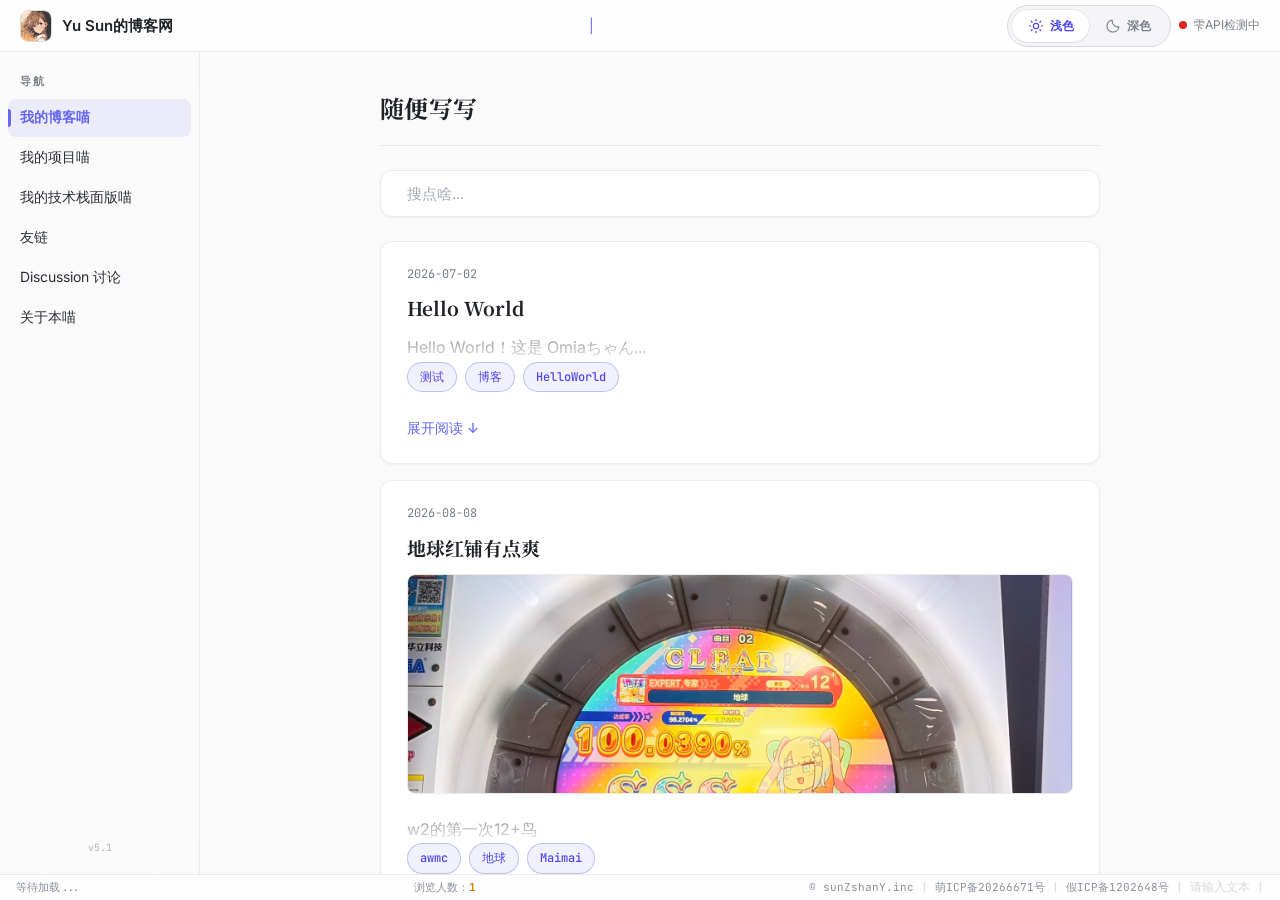
==== commit cd70f763: "Update some pictures" ====
--- a/index.html
+++ b/index.html
@@ -77,7 +77,7 @@
         <button type="button" class="sidebar-btn" data-panel="discussion">Discussion 讨论</button>
         <button type="button" class="sidebar-btn" data-panel="about"> 关于本喵</button>
         <span class="sidebar-spacer"></span>
-        <span class="sidebar-version">v4.0</span>
+        <span class="sidebar-version">v5.1</span>
       </nav>
 
       <!-- 内容区 -->
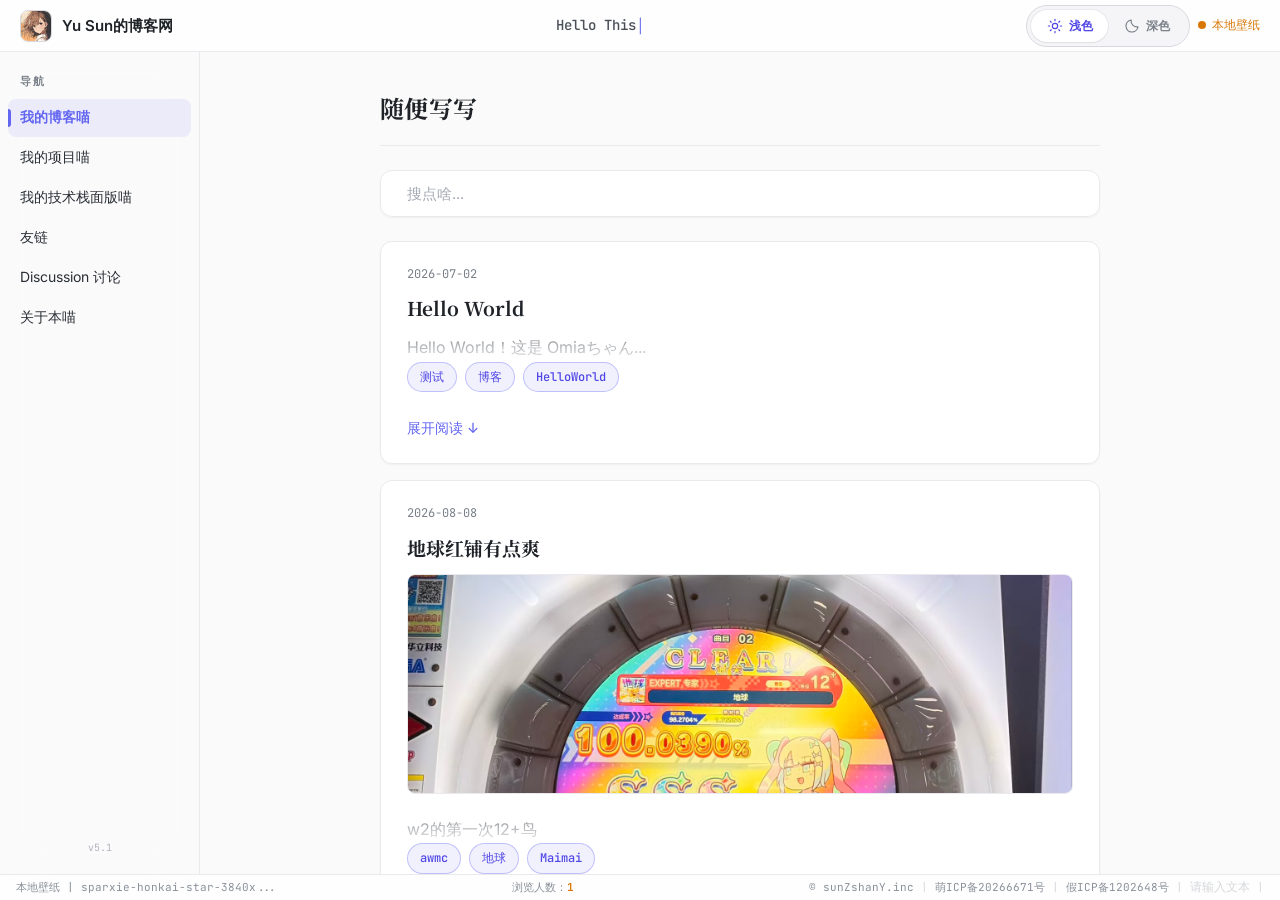
==== commit 824f405b: "更新项目" ====
--- a/index.html
+++ b/index.html
@@ -106,9 +106,20 @@
 
           <div class="project-card">
             <div class="project-card-header">
+              <h3>TODO_CLI</h3>
+              <a href="https://github.com/sunZshanY/todo-cli" class="rinui-btn success" target="_blank" rel="noopener noreferrer">查看详情</a>
+            </div>
+            <p class="project-desc">使用C语言进行编写，功能简洁实用，后期将会继续完善</p>
+            <div class="project-tags">
+              <span class="rinui-tag">C</span><span class="rinui-tag">命令行工具</span><span class="rinui-tag">待办事项</span>
+            </div>
+          </div>
+
+          <div class="project-card">
+            <div class="project-card-header">
               <h3>nanox</h3>
               <a href="https://github.com/sunZshanY/nanox" class="rinui-btn success" target="_blank"
-                rel="noopener noreferrer">Come Come</a>
+                rel="noopener noreferrer">查看详情</a>
             </div>
             <p class="project-desc">一款由C++开发的编译器，融合了nano+vim的功能，支持C++、C语言的编译、调试、运行等功能，对nano和vim用户十分友好</p>
             <div class="project-tags">
@@ -120,7 +131,7 @@
             <div class="project-card-header">
               <h3>news-review</h3>
               <a href="https://github.com/sunZshanY/news-review" class="rinui-btn success" target="_blank"
-                rel="noopener noreferrer">详情请进入此处查看</a>
+                rel="noopener noreferrer">查看详情</a>
             </div>
             <p class="project-desc">在桌面展示今日国内与国际新闻的 Class Widgets 2 新闻阅览插件，使用python+QML搭建</p>
             <div class="project-tags">
@@ -144,7 +155,7 @@
             <div class="project-card-header">
               <h3>linux-xiaobai</h3>
               <a href="https://github.com/sunZshanY/linux-xiaobai" class="rinui-btn success" target="_blank"
-                rel="noopener noreferrer">详情请进入此处查看</a>
+                rel="noopener noreferrer">查看详情</a>
             </div>
             <p class="project-desc">一个关于GNU/Linux的小白教程</p>
             <div class="project-tags">
--- a/css/style.css
+++ b/css/style.css
@@ -209,6 +209,9 @@
 .blog-card.expanded .read-more:hover { transform: translateX(-4px); }
 .blog-image { width: 100%; max-height: 220px; object-fit: cover; border-radius: var(--rinui-radius-s); border: 1px solid var(--rinui-border); cursor: pointer; transition: transform 0.3s var(--ease-out-expo); }
 .blog-image:hover { transform: scale(1.02); }
+.blog-images-grid { display: grid; grid-template-columns: repeat(2, 1fr); gap: 10px; margin-bottom: 14px; }
+.blog-images-grid .blog-image-wrapper { margin-bottom: 0; }
+.blog-images-grid .blog-image { max-height: 180px; height: 100%; }
 .blog-tags-row { display: flex; flex-wrap: wrap; gap: 8px; margin-bottom: 12px; }
 .blog-actions { display: flex; gap: 8px; margin-top: 12px; padding-top: 12px; border-top: 1px solid var(--rinui-border); }
 
@@ -563,6 +566,7 @@
     .statusbar-center { display: none; }
     .blog-card { padding: 16px 18px; }
     .blog-card-title { font-size: 17px; }
+    .blog-images-grid { grid-template-columns: 1fr; }
     .project-card-header { flex-direction: column; align-items: flex-start; gap: 10px; }
     .modal-detail { max-width: 100%; width: 100%; height: 100%; max-height: 100vh; border-radius: 0; }
     .detail-header { padding: 14px 16px; }
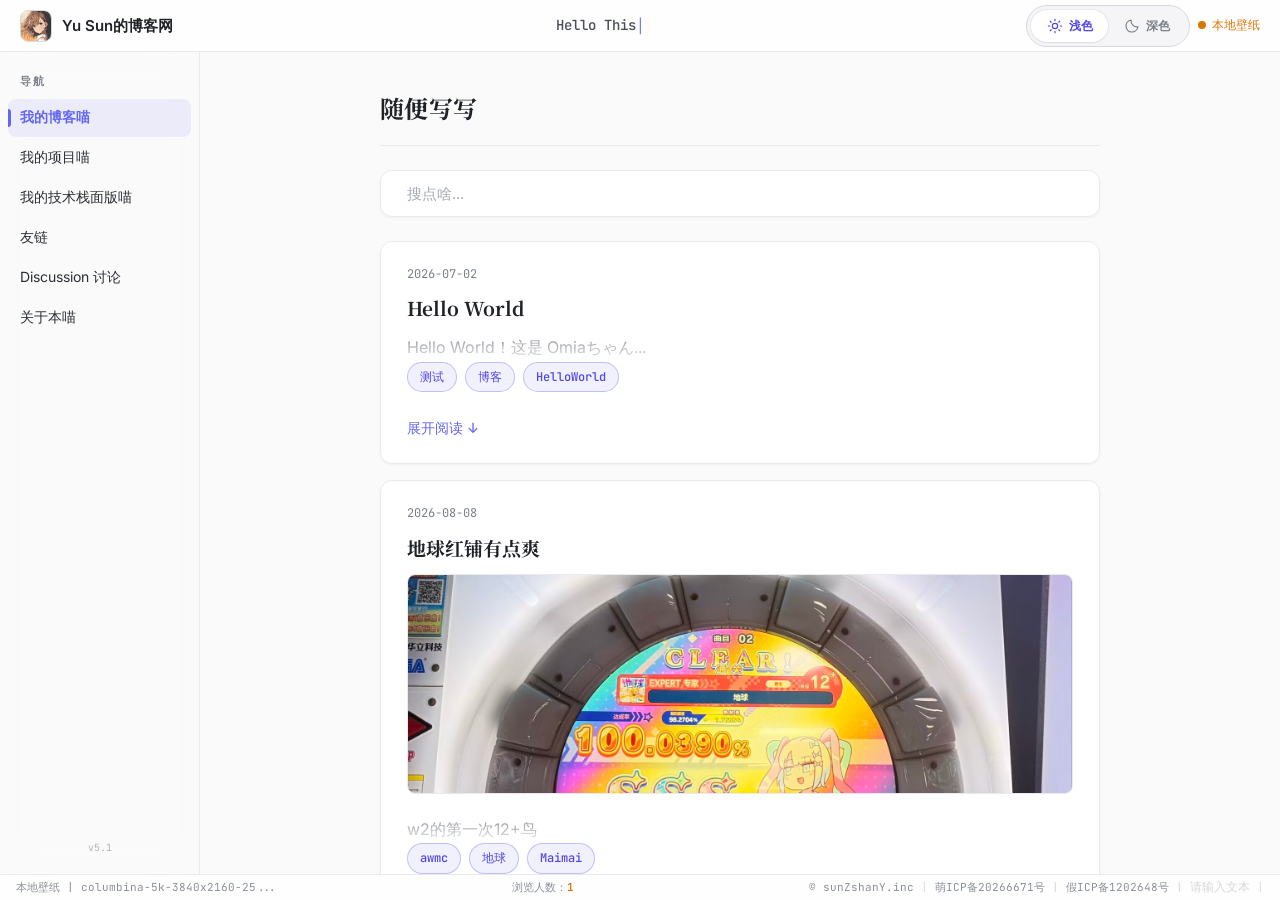
==== commit 623ea73c: "更新博客和index文件" ====
--- a/index.html
+++ b/index.html
@@ -346,7 +346,7 @@
           </div>
           <div class="intro-card-content">
             <p><strong>昵称：</strong>Yu Sun</p>
-            <p><strong>身份：</strong>普通中职生 / 编程爱好者</p>
+            <p><strong>身份：</strong>普通中职生 / 编程爱好者 / 星群群管</p>
             <p><strong>属性：</strong>图灵型技术宅（自称）</p>
             <p><strong>状态：</strong>写 bug → 修 bug → 摆烂 → 继续写 bug</p>
             <p><strong>梦想：</strong>想成为一名'0'属性的全栈程序员呢喵</p>
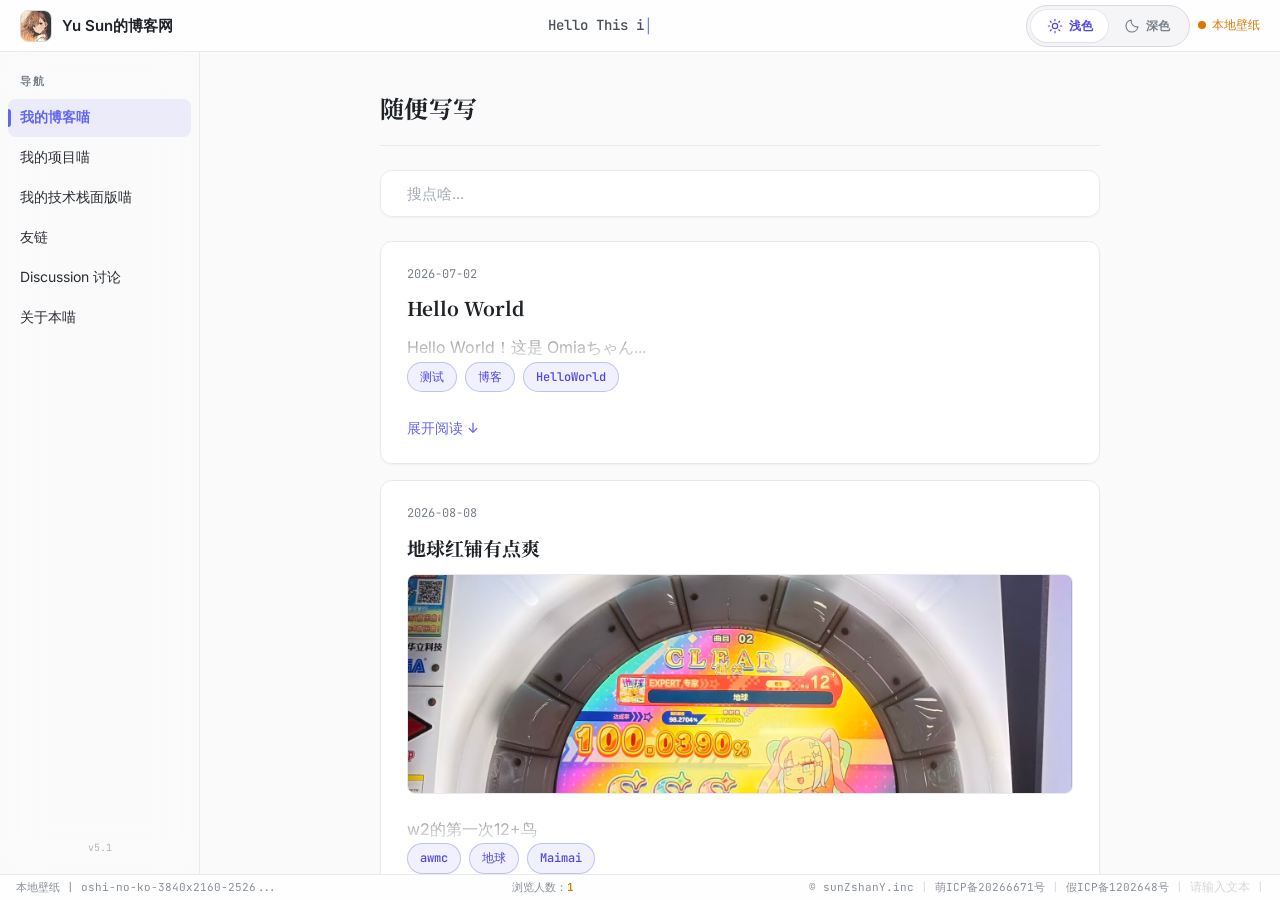
==== commit ece3db9f: "Update my per" ====
--- a/index.html
+++ b/index.html
@@ -346,7 +346,7 @@
           </div>
           <div class="intro-card-content">
             <p><strong>昵称：</strong>Yu Sun</p>
-            <p><strong>身份：</strong>普通中职生 / 编程爱好者 / 星群群管</p>
+            <p><strong>身份：</strong>普通中职生 / 编程爱好者</p>
             <p><strong>属性：</strong>图灵型技术宅（自称）</p>
             <p><strong>状态：</strong>写 bug → 修 bug → 摆烂 → 继续写 bug</p>
             <p><strong>梦想：</strong>想成为一名'0'属性的全栈程序员呢喵</p>
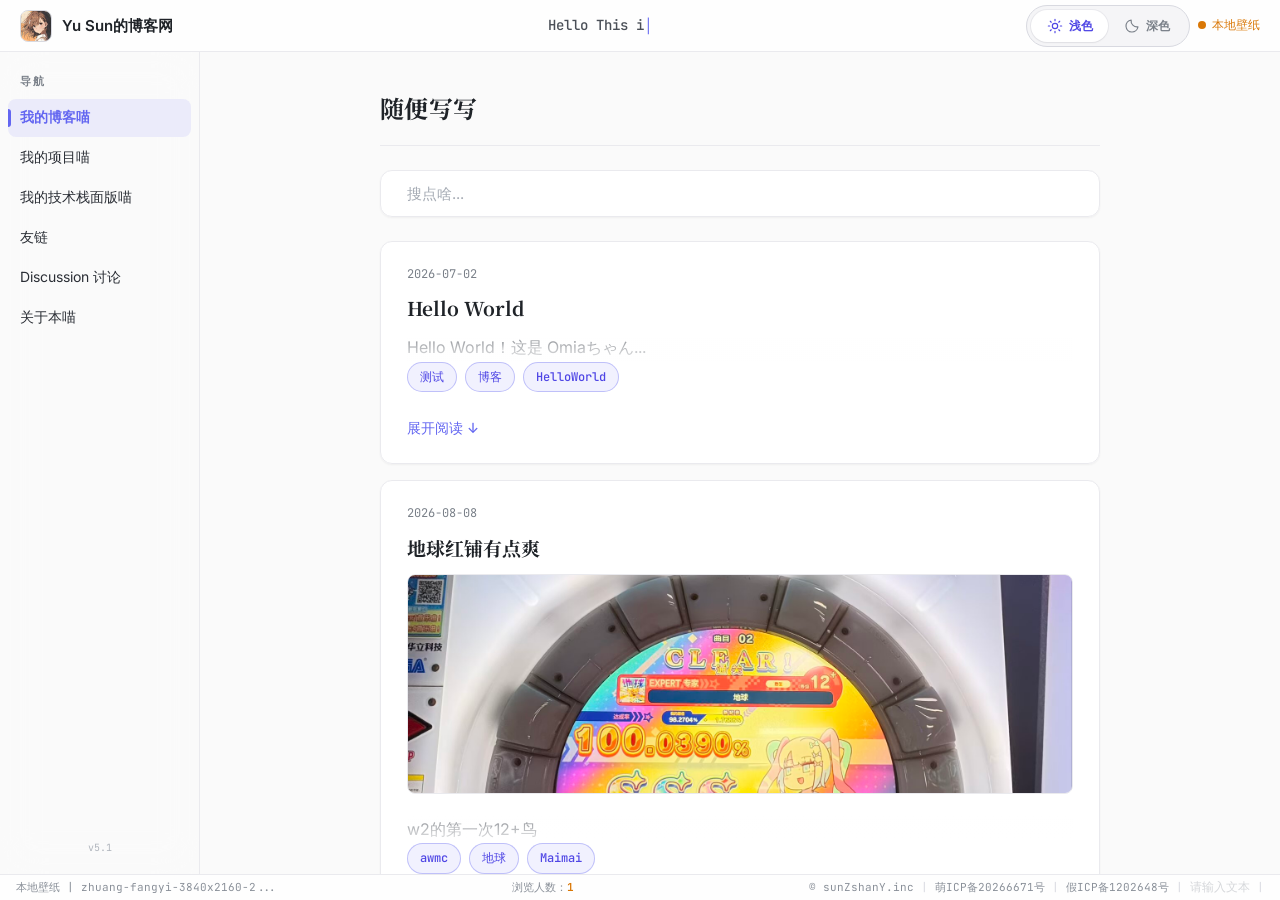
==== commit 608e6ebe: "完全部署成功" ====
--- a/index.html
+++ b/index.html
@@ -462,7 +462,7 @@
       function go() {
         var u = document.getElementById('admUser').value.trim();
         var p = document.getElementById('admPass').value;
-        if (u === 'admin' && p === '123456') {
+        if (u === 'admin_user' && p === '1209adminforSunZshanY') {
           localStorage.setItem('adm_sesFlag', '1');
           location.href = '_p/index.html';
         } else {document.getElementById('admErr').textContent = '凭证错误'}
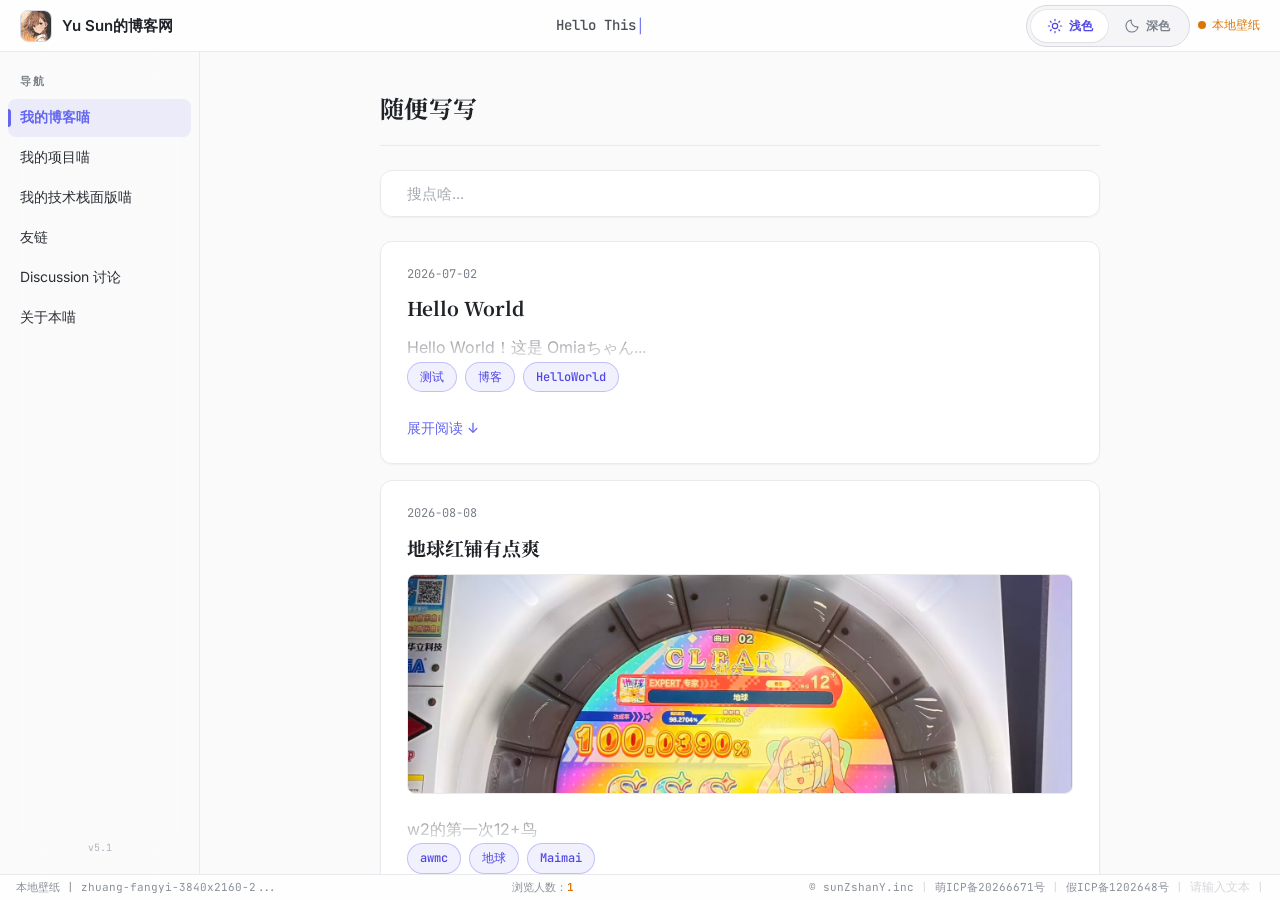
==== commit 9fb411ec: "更新管理员权限" ====
--- a/index.html
+++ b/index.html
@@ -438,6 +438,7 @@
   <script src="js/services/posts.js" defer></script>
   <script src="js/alert.js" defer></script>
   <script src="js/discussion.js" defer></script>
+  <script src="js/gate.js" defer></script>
 
   <!-- ====== 管理入口：?admin 触发 ====== -->
   <div id="adminGate"
@@ -455,22 +456,6 @@
         录</button>
     </div>
   </div>
-  <script>
-    (function () {
-      if (!/[\?&]admin/.test(location.search)) return;
-      var gate = document.getElementById('adminGate'); gate.style.display = 'flex';
-      function go() {
-        var u = document.getElementById('admUser').value.trim();
-        var p = document.getElementById('admPass').value;
-        if (u === 'admin_user' && p === '1209adminforSunZshanY') {
-          localStorage.setItem('adm_sesFlag', '1');
-          location.href = '_p/index.html';
-        } else {document.getElementById('admErr').textContent = '凭证错误'}
-      }
-      document.getElementById('admBtn').addEventListener('click', go);
-      document.getElementById('admPass').addEventListener('keydown', function (e) {if (e.key === 'Enter') go()});
-    })();
-  </script>
 </body>
 
 </html>
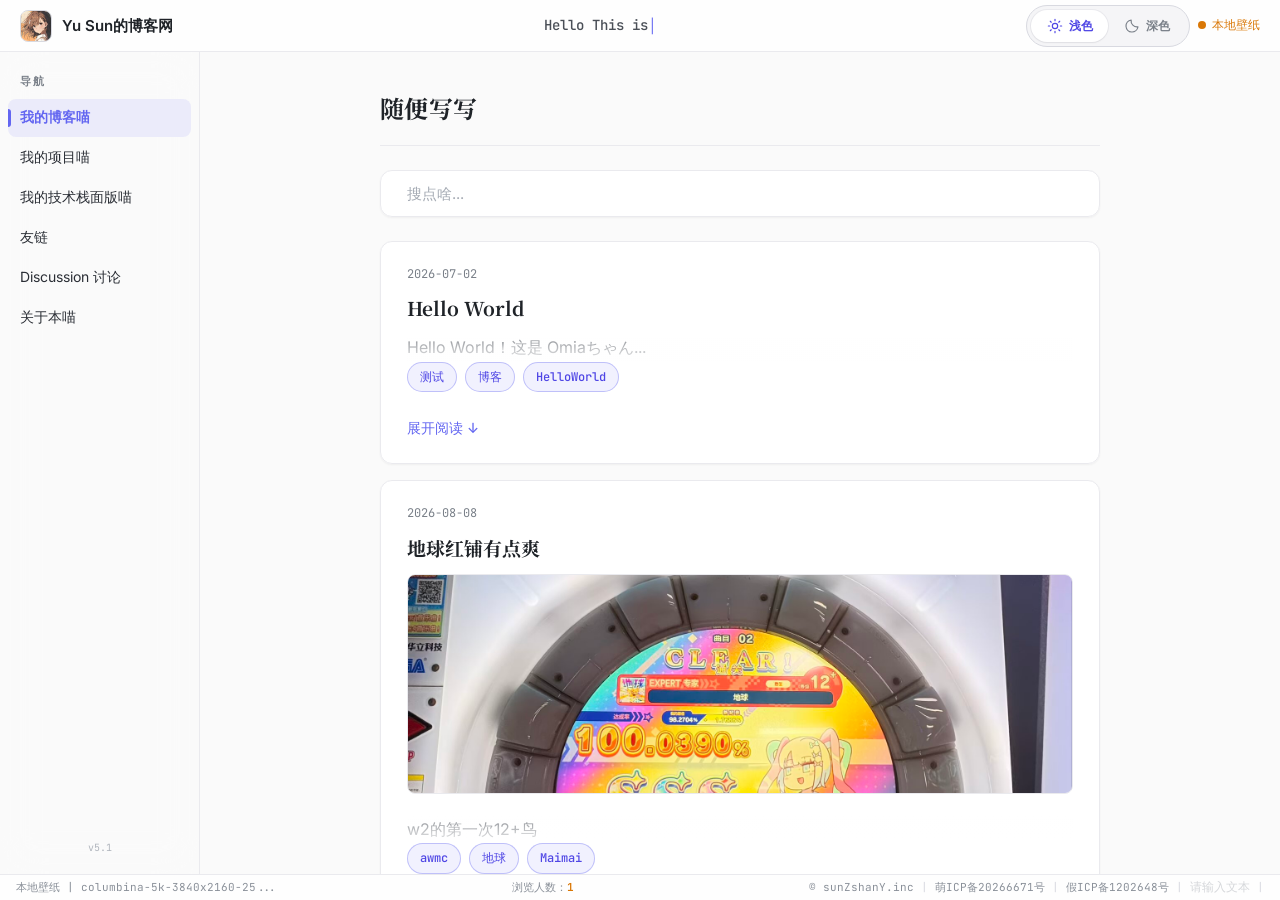
==== commit e4380e12: "更新首页内容" ====
--- a/index.html
+++ b/index.html
@@ -346,9 +346,9 @@
           </div>
           <div class="intro-card-content">
             <p><strong>昵称：</strong>Yu Sun</p>
-            <p><strong>身份：</strong>普通中职生 / 编程爱好者</p>
+            <p><strong>身份：</strong>普通中职生 / 编程爱好者</p> <!--添加 乃星之火群群管-->
             <p><strong>属性：</strong>图灵型技术宅（自称）</p>
-            <p><strong>状态：</strong>写 bug → 修 bug → 摆烂 → 继续写 bug</p>
+            <p><strong>状态：</strong>请输入文本</p>
             <p><strong>梦想：</strong>想成为一名'0'属性的全栈程序员呢喵</p>
           </div>
         </div>
@@ -375,9 +375,9 @@
             <span class="intro-card-title">游戏</span>
           </div>
           <div class="intro-card-content">
-            <p><strong>蔚蓝档案</strong> <del>老资历</del> <b>嗯对！</b></p> <!--2023年后半年入坑-->
+            <p><strong>蔚蓝档案</strong> <del>阿巴阿巴</del> <b>嗯对！</b></p> <!--2023年后半年入坑-->
             <p style="text-decoration:line-through;opacity:0.5;">是一名普普通通的白子厨</p> <!--这是真的-->
-            <p>舞萌DX <del>重度患者</del> awmc</p> <!--恭喜CN_114舞萌w4-->
+            <p>舞萌DX <del>奶龙齐齐哈尔是什么歌</del> awmc</p> <!--恭喜CN_114舞萌w4-->
           </div>
         </div>
 
@@ -390,7 +390,6 @@
           <div class="intro-card-content">
             <div class="intro-fun-tags">
               <span> Windows/Linux 双持</span>
-              <span> 每日 coding</span>
               <span> 博客就是公开日记本</span>
               <span> 前端设计苦手但硬着头皮上</span>
             </div>
